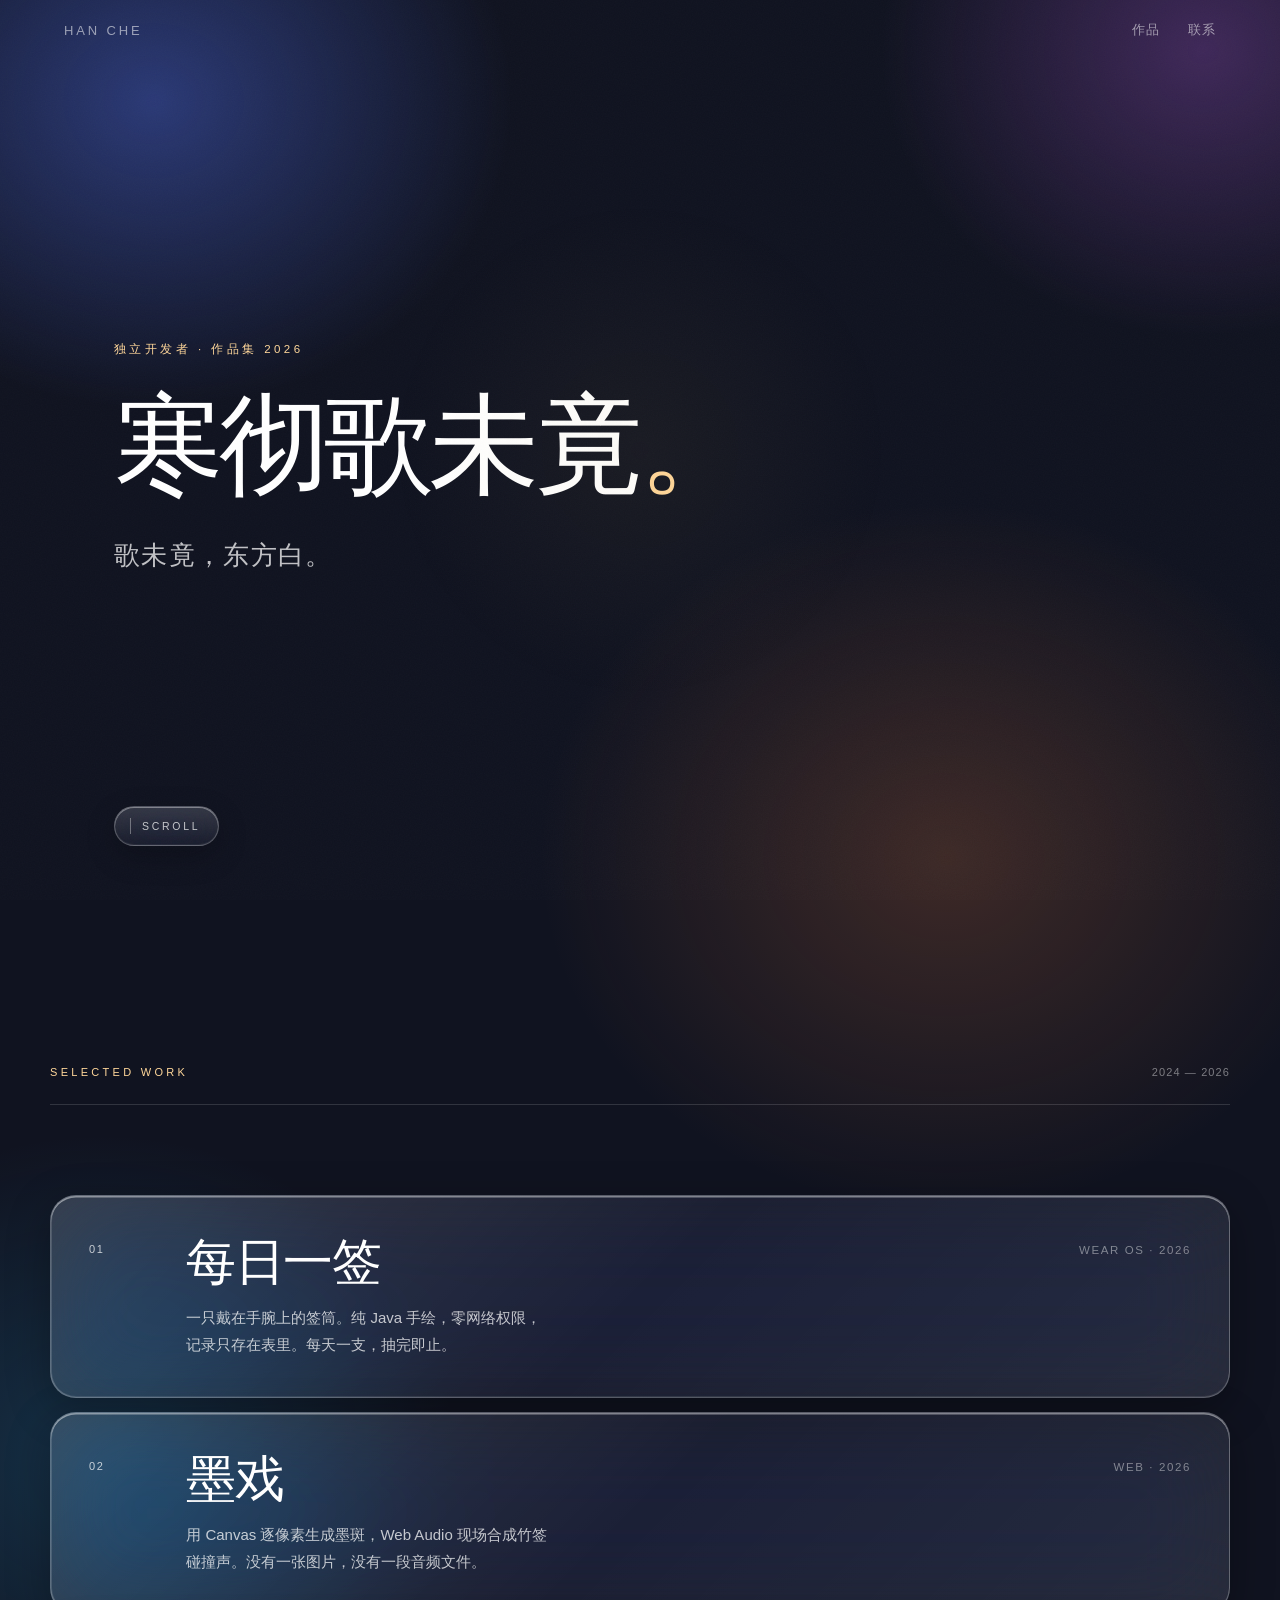
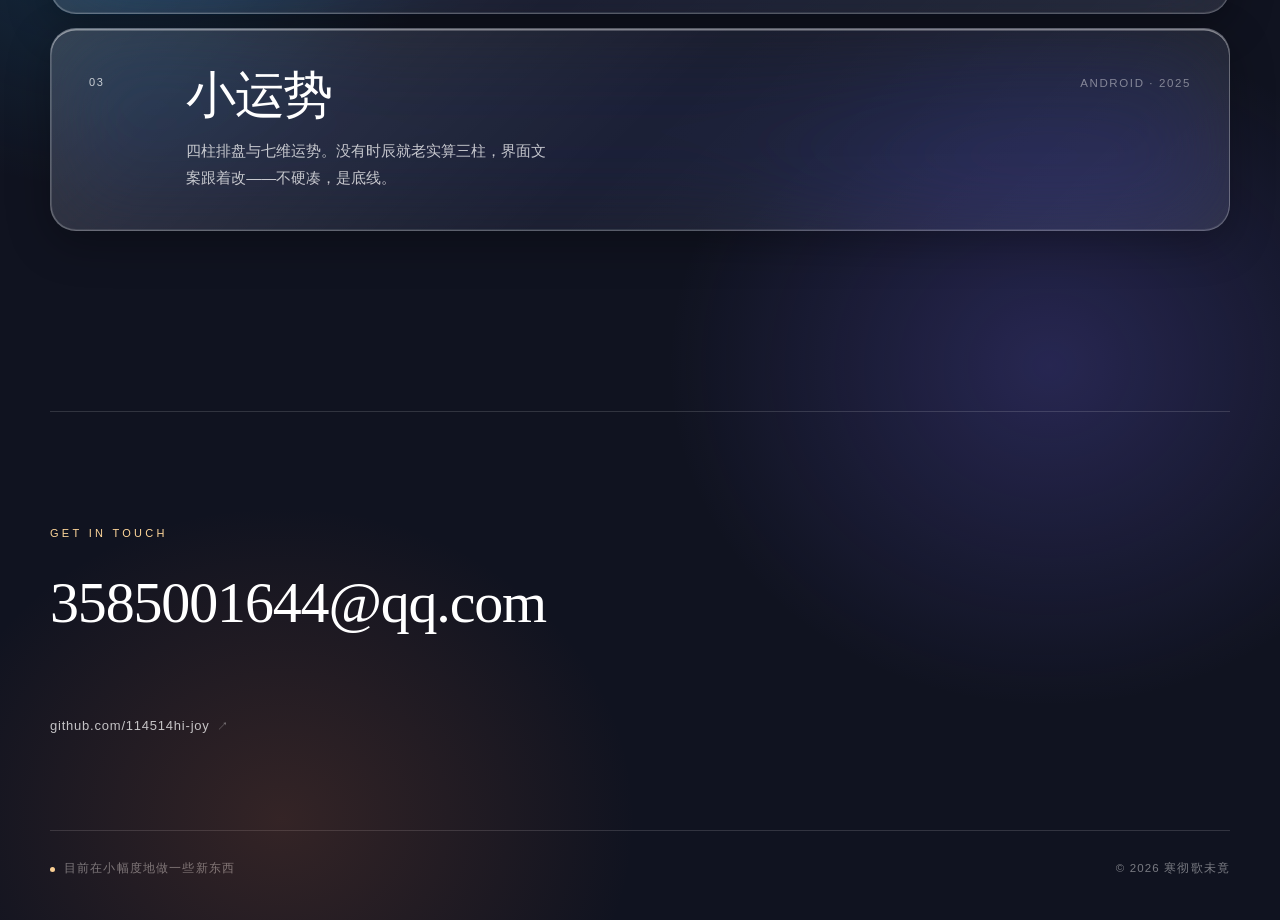
==== legacy.html @ 033d1fc7 "feat: 保留初版星夜玻璃界面并新增丝滑 UI 切换动效" ====
﻿<!DOCTYPE html>
<html lang="zh-CN">
<head>
<meta charset="UTF-8">
<meta name="viewport" content="width=device-width, initial-scale=1">
<title>寒彻歌未竟</title>
<style>
:root{
    --bg:#101320;
    --bg-soft:#191D2E;
    --fg:#FFFFFF;
    --dim:rgba(255,255,255,.74);
    --faint:rgba(255,255,255,.44);
    --accent:#FFD79A;
    --line:rgba(255,255,255,.14);
    --serif:"Songti SC","SimSun","Noto Serif SC",Georgia,serif;
    --sans:-apple-system,BlinkMacSystemFont,"PingFang SC","Microsoft YaHei",sans-serif;
  }
  *{margin:0;padding:0;box-sizing:border-box;}
  html{scroll-behavior:smooth;}
  body{
    position:relative;
    background:var(--bg);
    color:var(--fg);
    font-family:var(--sans);
    -webkit-font-smoothing:antialiased;
    overflow-x:hidden;
  }
  ::selection{background:var(--accent);color:#000;}
  /* 环境光：极淡，只为让玻璃有东西可透 */
  body::before{
    content:"";position:absolute;inset:0;z-index:0;pointer-events:none;
    background:
      radial-gradient(560px 480px at 12% 4%,  rgba(74,102,220,.46), transparent 64%),
      radial-gradient(520px 460px at 94% 2%,  rgba(146,78,190,.36), transparent 62%),
      radial-gradient(600px 520px at 74% 34%, rgba(206,112,60,.24), transparent 68%),
      radial-gradient(520px 480px at 8% 58%,  rgba(34,120,164,.30), transparent 68%),
      radial-gradient(560px 500px at 82% 78%, rgba(92,84,196,.30), transparent 68%),
      radial-gradient(520px 460px at 22% 96%, rgba(180,96,58,.22), transparent 68%);
  }
  body::after{
    content:"";position:fixed;inset:0;z-index:9998;pointer-events:none;
    opacity:.026;
    background-image:url("data:image/svg+xml,%3Csvg xmlns='http://www.w3.org/2000/svg' width='160' height='160'%3E%3Cfilter id='n'%3E%3CfeTurbulence type='fractalNoise' baseFrequency='0.82' numOctaves='3' stitchTiles='stitch'/%3E%3C/filter%3E%3Crect width='100%25' height='100%25' filter='url(%23n)'/%3E%3C/svg%3E");
  }

  /* ---------- 布局骨架 ---------- */
  .wrap{max-width:1180px;margin:0 auto;padding:0 clamp(24px,5vw,72px);}
  section{position:relative;}

  /* ---------- 顶部导航 ---------- */
  .nav{
    position:fixed;top:0;left:0;right:0;z-index:50;
    display:flex;align-items:center;justify-content:space-between;
    padding:22px clamp(24px,5vw,72px);
    border-bottom:1px solid transparent;
    opacity:0;transform:translateY(-10px);
    transition:opacity .9s .2s ease,transform .9s .2s ease,
               background .55s ease,border-color .55s ease,backdrop-filter .55s ease;
  }
  .nav.in{opacity:1;transform:none;}
  .nav.scrolled{
    background:rgba(255,255,255,.09);
    backdrop-filter:blur(34px) saturate(190%);
    -webkit-backdrop-filter:blur(34px) saturate(190%);
    border-bottom-color:rgba(255,255,255,.20);
    box-shadow:
      inset 0 1px 0 rgba(255,255,255,.28),
      0 10px 36px rgba(0,0,0,.28);
  }
  .nav .mark{font-size:13px;letter-spacing:.22em;text-transform:uppercase;}
  .nav .links{display:flex;gap:28px;}
  .nav a{
    color:inherit;text-decoration:none;font-size:12.5px;
    letter-spacing:.08em;opacity:.55;transition:opacity .3s;
  }
  .nav a:hover{opacity:1;}

  /* ---------- Hero ---------- */
  .hero{
    min-height:100svh;
    display:flex;flex-direction:column;justify-content:center;
    padding-top:14vh;padding-bottom:12vh;
  }
  .eyebrow{
    font-size:11.5px;letter-spacing:.3em;text-transform:uppercase;
    color:var(--accent);margin-bottom:34px;
    opacity:0;transform:translateY(14px);
    transition:opacity 1s .1s ease,transform 1s .1s ease;
  }
  .hero h1{
    font-family:var(--serif);
    font-size:clamp(42px,8.6vw,112px);
    line-height:1;font-weight:400;
    letter-spacing:-.045em;
    opacity:0;transform:translateY(24px);
    transition:opacity 1.2s .22s cubic-bezier(.2,.7,.2,1),transform 1.2s .22s cubic-bezier(.2,.7,.2,1);
  }
  .hero h1 em{
    font-style:normal;color:var(--accent);
    display:inline-block;
  }
  .lead{
    margin-top:clamp(26px,3vw,34px);max-width:34ch;
    font-family:var(--serif);
    font-size:clamp(19px,2.35vw,26px);line-height:1.6;
    letter-spacing:.05em;
    color:var(--dim);
    opacity:0;transform:translateY(18px);
    transition:opacity 1s .42s ease,transform 1s .42s ease;
  }
  .lead b{color:var(--fg);font-weight:400;}
  .hero.in .eyebrow,.hero.in h1,.hero.in .lead{opacity:1;transform:none;}

  .scroll-cue{
    position:absolute;bottom:6vh;left:clamp(24px,5vw,72px);
    display:inline-flex;align-items:center;gap:11px;
    font-size:10.5px;letter-spacing:.26em;color:var(--dim);
    padding:11px 18px 11px 15px;
    border-radius:999px;
    background:linear-gradient(180deg,rgba(255,255,255,.155),rgba(255,255,255,.045));
    backdrop-filter:blur(26px) saturate(185%);
    -webkit-backdrop-filter:blur(26px) saturate(185%);
    border:1px solid rgba(255,255,255,.24);
    box-shadow:
      inset 0 1px 0 rgba(255,255,255,.38),
      inset 0 -1px 0 rgba(255,255,255,.06),
      0 10px 30px rgba(0,0,0,.22);
    opacity:0;transition:opacity 1s .8s ease;
  }
  .hero.in .scroll-cue{opacity:1;}
  .scroll-cue i{
    display:block;width:1px;height:16px;background:rgba(255,255,255,.35);
    position:relative;overflow:hidden;
  }
  .scroll-cue i::after{
    content:"";position:absolute;top:-44px;left:0;width:1px;height:44px;
    background:var(--accent);
    animation:drip 2.6s cubic-bezier(.6,0,.3,1) infinite;
  }
  @keyframes drip{
    0%{top:-44px}55%{top:44px}100%{top:44px}
  }

  /* ---------- 区段标题 ---------- */
  .sec-head{
    display:flex;align-items:baseline;gap:18px;
    padding-bottom:26px;border-bottom:1px solid var(--line);
    margin-bottom:clamp(48px,7vw,92px);
    opacity:0;transform:translateY(16px);
    transition:opacity .9s ease,transform .9s ease;
  }
  .sec-head.in{opacity:1;transform:none;}
  .sec-head .k{
    font-size:11px;letter-spacing:.3em;text-transform:uppercase;
    color:var(--accent);
  }
  .sec-head .n{font-size:11px;color:var(--faint);margin-left:auto;letter-spacing:.1em;}

  /* ---------- 作品 ---------- */
  .work{padding:clamp(80px,13vw,180px) 0;}
  .item{
    position:relative;
    display:grid;
    grid-template-columns:64px 1fr auto;
    gap:clamp(16px,2.6vw,34px);
    align-items:start;
    padding:clamp(26px,3.4vw,38px) clamp(20px,3vw,38px);
    margin-bottom:14px;
    border-radius:26px;
    text-decoration:none;color:inherit;
    background:linear-gradient(135deg,
      rgba(255,255,255,.165) 0%,
      rgba(255,255,255,.060) 50%,
      rgba(255,255,255,.105) 100%);
    backdrop-filter:blur(46px) saturate(195%);
    -webkit-backdrop-filter:blur(46px) saturate(195%);
    border:1px solid rgba(255,255,255,.26);
    box-shadow:
      inset 0 1.5px 0 rgba(255,255,255,.44),
      inset 0 -1px 0 rgba(255,255,255,.10),
      inset 1px 0 0 rgba(255,255,255,.14),
      0 12px 44px rgba(0,0,0,.30);
    opacity:0;transform:translateY(22px);
    transition:opacity .85s ease,
               transform .5s cubic-bezier(.2,.7,.2,1),
               background .5s ease,border-color .5s ease;
  }
  .item.in{opacity:1;transform:none;}
  .item:hover{
    transform:translateY(-3px);
    background:linear-gradient(135deg,
      rgba(255,255,255,.215) 0%,
      rgba(255,255,255,.085) 50%,
      rgba(255,255,255,.145) 100%);
    border-color:rgba(255,255,255,.34);
  }
  .item .num{
    font-size:11px;letter-spacing:.14em;color:var(--dim);
    padding-top:9px;transition:color .4s;
  }
  .item h2{
    font-family:var(--serif);
    font-size:clamp(28px,4.4vw,50px);
    font-weight:400;letter-spacing:-.03em;line-height:1.12;
    transition:color .4s;
  }
  .item p{
    margin-top:14px;max-width:44ch;
    font-size:15px;line-height:1.82;color:var(--dim);
    transition:color .4s;
  }
  .item .meta{
    font-size:11.5px;letter-spacing:.14em;color:var(--faint);
    padding-top:10px;white-space:nowrap;transition:color .4s;
  }
  .item:hover h2{color:var(--accent);}
  .item:hover .num,.item:hover .meta{color:var(--accent);}

  /* ---------- 关于 ---------- */
  .about{padding:clamp(80px,12vw,160px) 0;}
  .about-grid{
    display:grid;grid-template-columns:1fr 1.1fr;
    gap:clamp(40px,7vw,110px);
  }
  .about h3{
    font-family:var(--serif);font-weight:400;
    font-size:clamp(26px,3.4vw,38px);
    line-height:1.45;letter-spacing:-.02em;
    opacity:0;transform:translateY(18px);
    transition:opacity .9s ease,transform .9s ease;
  }
  .about h3.in{opacity:1;transform:none;}
  .about h3 span{color:var(--dim);}
  .about-body p{
    font-size:15px;line-height:1.95;color:var(--dim);
    margin-bottom:22px;
    opacity:0;transform:translateY(16px);
    transition:opacity .9s ease,transform .9s ease;
  }
  .about-body p.in{opacity:1;transform:none;}
  .about-body p:last-child{margin-bottom:0;}
  .tags{
    display:flex;flex-wrap:wrap;gap:10px;margin-top:38px;
    opacity:0;transition:opacity 1s ease;
  }
  .tags.in{opacity:1;}
  .tags span{
    font-size:11.5px;letter-spacing:.1em;color:var(--dim);
    border:1px solid rgba(255,255,255,.24);border-radius:999px;
    padding:7px 15px;
    background:linear-gradient(180deg,rgba(255,255,255,.16),rgba(255,255,255,.055));
    backdrop-filter:blur(22px) saturate(180%);
    -webkit-backdrop-filter:blur(22px) saturate(180%);
    box-shadow:inset 0 1px 0 rgba(255,255,255,.36);
  }

  /* ---------- 联系 ---------- */
  .contact{
    padding:clamp(64px,9vw,120px) 0 clamp(56px,8vw,96px);
    border-top:1px solid var(--line);
  }
  .contact .k{
    font-size:11px;letter-spacing:.3em;text-transform:uppercase;
    color:var(--accent);margin-bottom:30px;
    opacity:0;transition:opacity .9s ease;
  }
  .contact .k.in{opacity:1;}
  .mail{
    display:inline-block;
    font-family:var(--serif);
    font-size:clamp(24px,5vw,58px);
    color:var(--fg);text-decoration:none;
    letter-spacing:-.02em;
    padding-bottom:10px;
    background-image:linear-gradient(var(--accent),var(--accent));
    background-size:0% 1px;background-repeat:no-repeat;background-position:0 100%;
    transition:background-size .55s cubic-bezier(.2,.7,.2,1),color .35s;
  }
  .mail:hover{background-size:100% 1px;color:var(--accent);}
  .socials{
    display:flex;gap:34px;margin-top:clamp(40px,6vw,72px);
    flex-wrap:wrap;
  }
  .socials a{
    color:var(--dim);text-decoration:none;font-size:13px;
    letter-spacing:.06em;position:relative;transition:color .3s;
  }
  .socials a::after{
    content:"";position:absolute;left:0;bottom:-4px;width:0;height:1px;
    background:var(--accent);transition:width .35s cubic-bezier(.2,.7,.2,1);
  }
  .socials a:hover{color:var(--fg);}
  .socials a:hover::after{width:100%;}
  .socials .arw{
    display:inline-block;margin-left:7px;
    font-size:11px;color:var(--faint);
    transition:transform .3s cubic-bezier(.2,.7,.2,1),color .3s;
  }
  .socials a:hover .arw{transform:translate(2px,-2px);color:var(--accent);}

  /* ---------- 页脚 ---------- */
  .foot{
    display:flex;justify-content:space-between;align-items:center;
    padding:30px 0 44px;border-top:1px solid var(--line);
    font-size:11.5px;letter-spacing:.1em;color:var(--faint);
    flex-wrap:wrap;gap:14px;
  }
  .foot .dot{
    display:inline-block;width:5px;height:5px;border-radius:50%;
    background:var(--accent);margin-right:9px;vertical-align:middle;
    animation:pulse 2.4s ease-in-out infinite;
  }
  @keyframes pulse{0%,100%{opacity:.4}50%{opacity:1}}

  /* ---------- 鼠标光晕（极淡） ---------- */
  .glow{
    position:fixed;top:50%;left:50%;width:520px;height:520px;
    pointer-events:none;z-index:1;
    background:radial-gradient(circle, rgba(201,169,97,.055) 0%, rgba(201,169,97,0) 68%);
    transform:translate(-50%,-50%);
    opacity:0;transition:opacity 1.2s ease;
    will-change:transform;
  }
  body.ready .glow{opacity:1;}

  /* ---------- 响应式 ---------- */
  @media(max-width:820px){
    .item{grid-template-columns:48px 1fr;gap:14px;}
    .item .meta{grid-column:2;padding-top:0;margin-top:6px;}
    .about-grid{grid-template-columns:1fr;gap:34px;}
    .nav .links{gap:18px;}
    .nav a{font-size:11.5px;}
  }
  @media(max-width:520px){
    .nav .links a:nth-child(3){display:none;}
    .scroll-cue{bottom:4vh;}
    .wrap{padding:0 28px;}
    .hero{padding-top:16vh;}
    .lead{font-size:16px;line-height:1.75;}
    .item{padding:32px 0;}
    .item h2{font-size:30px;}
    .item p{font-size:15px;line-height:1.85;}
    .about h3{font-size:27px;line-height:1.5;}
    .about-body p{font-size:15px;line-height:1.9;}
    .mail{font-size:30px;}
    .socials{gap:24px;}
  }

  /* ---------- 手表 / 超小屏（<340px，如 378x496 @density320 = 189px）---------- */
  @media(max-width:340px){
    .wrap{padding:0 16px;}
    .nav{padding:14px 16px;}
    .nav .links{display:none;}
    .mark{font-size:10px;letter-spacing:.16em;}
    .hero{padding-top:11vh;padding-bottom:14vh;}
    .eyebrow{font-size:9px;letter-spacing:.14em;}
    .hero h1{font-size:clamp(23px,12.4vw,30px);letter-spacing:-.015em;line-height:1.16;}
    .lead{font-size:14.5px;line-height:1.65;letter-spacing:.02em;margin-top:16px;max-width:100%;}
    .scroll-cue{display:none;}

    .work-head h2{font-size:20px;}
    .item{grid-template-columns:1fr;gap:8px;padding:22px 0;}
    .item .num{font-size:9px;}
    .item h2{font-size:21px;}
    .item p{font-size:13px;line-height:1.75;margin-top:8px;}
    .item .arrow{display:none;}
    .tags span{font-size:10px;padding:5px 10px;}

    .contact{padding:40px 0 36px;}
    .contact .k{font-size:9.5px;letter-spacing:.2em;}
    .mail{font-size:16px;letter-spacing:0;}
    .socials{margin-top:24px;gap:16px;}
    .socials a{font-size:12px;}

    .case-top{padding-top:8vh;}
    .case-title{font-size:clamp(30px,15vw,40px);line-height:1.06;}
    .case-lede{font-size:14px;margin-top:14px;max-width:100%;}
    .case-meta{gap:10px;font-size:10px;margin-top:22px;padding-top:14px;}
    .stats{grid-template-columns:1fr;gap:8px;}
    .stat{padding:14px;border-radius:16px;}
    .stat .v{font-size:20px;}
    .stat .k{font-size:9.5px;margin-top:6px;}
    .case-body h2{font-size:18px;margin:26px 0 10px;}
    .case-body p,.case-body li{font-size:13px;line-height:1.8;}
    .figure{aspect-ratio:1/1;font-size:9px;}
    .get-btn{font-size:12px;padding:11px 18px;}
    .get-note{font-size:11px;}
    .pager{font-size:11.5px;padding:22px 0 14px;}
    .foot{font-size:10px;padding:20px 0;}
  }
  @media(prefers-reduced-motion:reduce){
    *{transition-duration:.01ms!important;animation-duration:.01ms!important;}
  }

/* ============================================================
   作品详情页
   ============================================================ */
.case-top{padding-top:15vh;padding-bottom:clamp(30px,5vw,60px);}

.back{
  display:inline-flex;align-items:center;gap:9px;
  font-size:11.5px;letter-spacing:.16em;color:var(--dim);
  text-decoration:none;
  padding:10px 18px 10px 15px;
  border-radius:999px;
  background:linear-gradient(180deg,rgba(255,255,255,.15),rgba(255,255,255,.045));
  backdrop-filter:blur(26px) saturate(185%);
  -webkit-backdrop-filter:blur(26px) saturate(185%);
  border:1px solid rgba(255,255,255,.23);
  box-shadow:inset 0 1px 0 rgba(255,255,255,.36),0 10px 30px rgba(0,0,0,.22);
  margin-bottom:clamp(38px,6vw,68px);
  transition:color .3s,border-color .3s,transform .35s cubic-bezier(.2,.7,.2,1);
}
.back:hover{color:var(--fg);border-color:rgba(255,255,255,.38);transform:translateX(-3px);}

.case-eyebrow{
  font-size:11px;letter-spacing:.3em;text-transform:uppercase;
  color:var(--accent);margin-bottom:24px;
}
.case-title{
  font-family:var(--serif);
  font-size:clamp(42px,9.5vw,116px);
  line-height:.94;font-weight:400;letter-spacing:-.048em;
}
.case-lede{
  margin-top:26px;max-width:32ch;
  font-size:clamp(16px,2.1vw,21px);line-height:1.7;color:var(--dim);
}
.case-meta{
  display:flex;gap:26px;flex-wrap:wrap;
  margin-top:38px;padding-top:22px;
  border-top:1px solid var(--line);
  font-size:11.5px;letter-spacing:.12em;color:var(--faint);
}

.stats{
  display:grid;grid-template-columns:repeat(3,1fr);
  gap:13px;margin:clamp(38px,6vw,68px) 0;
}
.stat{
  padding:clamp(20px,3vw,30px);
  border-radius:24px;
  background:linear-gradient(135deg,
    rgba(255,255,255,.165) 0%,
    rgba(255,255,255,.062) 50%,
    rgba(255,255,255,.105) 100%);
  backdrop-filter:blur(46px) saturate(195%);
  -webkit-backdrop-filter:blur(46px) saturate(195%);
  border:1px solid rgba(255,255,255,.25);
  box-shadow:
    inset 0 1.5px 0 rgba(255,255,255,.42),
    inset 0 -1px 0 rgba(255,255,255,.10),
    0 12px 44px rgba(0,0,0,.28);
}
.stat .v{
  font-family:var(--serif);
  font-size:clamp(25px,3.5vw,37px);
  letter-spacing:-.03em;line-height:1;
}
.stat .k{margin-top:10px;font-size:11px;letter-spacing:.15em;color:var(--faint);line-height:1.5;}

.case-body{max-width:50ch;padding-bottom:clamp(24px,3.4vw,44px);}
.case-body h2{
  font-family:var(--serif);font-weight:400;
  font-size:clamp(21px,2.9vw,29px);letter-spacing:-.02em;
  margin:clamp(38px,5.5vw,60px) 0 16px;
}
.case-body p{
  font-size:15.5px;line-height:1.95;color:var(--dim);margin-bottom:18px;
}
.case-body strong{color:var(--fg);font-weight:400;}
.case-body ul{margin:0 0 18px;padding:0;list-style:none;}
.case-body li{
  font-size:15px;line-height:1.9;color:var(--dim);
  padding-left:17px;position:relative;margin-bottom:7px;
}
.case-body li::before{
  content:"";position:absolute;left:0;top:.74em;
  width:5px;height:5px;border-radius:50%;background:var(--accent);
}

.figure{
  margin:clamp(34px,5vw,54px) 0;
  border-radius:26px;
  aspect-ratio:16/9;
  display:grid;place-items:center;
  background:linear-gradient(135deg,rgba(255,255,255,.095),rgba(255,255,255,.028));
  backdrop-filter:blur(40px) saturate(180%);
  -webkit-backdrop-filter:blur(40px) saturate(180%);
  border:1px solid rgba(255,255,255,.17);
  box-shadow:inset 0 1px 0 rgba(255,255,255,.24);
  font-size:11px;letter-spacing:.22em;color:var(--faint);
}

/* ---------- 下载区 ---------- */
.get{
  margin:clamp(16px,2.4vw,26px) 0 4px;
  padding-top:clamp(26px,3.6vw,40px);
  border-top:1px solid var(--line);
}
.get-btn{
  display:inline-flex;align-items:center;gap:10px;
  padding:14px 26px;border-radius:999px;
  background:linear-gradient(180deg,rgba(201,169,97,.20),rgba(201,169,97,.07));
  backdrop-filter:blur(26px) saturate(185%);
  -webkit-backdrop-filter:blur(26px) saturate(185%);
  border:1px solid rgba(201,169,97,.46);
  box-shadow:inset 0 1px 0 rgba(255,255,255,.30),0 10px 30px rgba(0,0,0,.22);
  color:var(--accent);text-decoration:none;
  font-size:13.5px;letter-spacing:.08em;
  transition:background .3s,border-color .3s,transform .35s cubic-bezier(.2,.7,.2,1);
}
.get-btn:hover{
  background:linear-gradient(180deg,rgba(201,169,97,.30),rgba(201,169,97,.12));
  border-color:rgba(201,169,97,.70);
  transform:translateY(-2px);
}
.get-btn .arw{
  display:inline-block;font-size:11px;opacity:.75;
  transition:transform .3s cubic-bezier(.2,.7,.2,1);
}
.get-btn:hover .arw{transform:translate(2px,-2px);}
.get-note{
  margin:14px 0 0;font-size:12.5px;line-height:1.7;
  letter-spacing:.04em;color:var(--faint);
}
.get-note b{
  color:var(--dim);font-weight:500;
  font-family:ui-monospace,"SF Mono",Menlo,Consolas,monospace;
  letter-spacing:.08em;
}

.pager{
  display:flex;justify-content:space-between;gap:16px;
  padding:32px 0 20px;border-top:1px solid var(--line);
  flex-wrap:wrap;
}
.pager a{
  color:var(--dim);text-decoration:none;font-size:12.5px;
  letter-spacing:.06em;transition:color .3s;
}
.pager a:hover{color:var(--accent);}

@media(max-width:700px){
  .stats{grid-template-columns:1fr;}
  .case-meta{gap:16px;}
}

  /* 单页视图切换 */
  .view{display:none;}
  .view.active{display:block;}
</style>
</head>
<body>

<div class="glow" id="glow"></div>

<nav class="nav" id="nav">
  <a class="mark" href="#home" style="color:inherit;text-decoration:none">Han Che</a>
  <div class="links">
    <a href="#work">作品</a>
    <a href="#contact">联系</a>
  </div>
</nav>

<div class="view active" id="home">
<!-- ============ HERO ============ -->
<section class="hero wrap" id="hero">
  <div class="eyebrow">独立开发者 · 作品集 2026</div>
  <h1>寒彻歌未竟<em>。</em></h1>
  <p class="lead">歌未竟，东方白。</p>
  <div class="scroll-cue"><i></i><span>SCROLL</span></div>
</section>

<!-- ============ WORK ============ -->
<section class="work wrap" id="work">
  <div class="sec-head">
    <span class="k">Selected Work</span>
    <span class="n">2024 — 2026</span>
  </div>

  <a class="item" href="#case-1">
    <span class="num">01</span>
    <div>
      <h2>每日一签</h2>
      <p>一只戴在手腕上的签筒。纯 Java 手绘，零网络权限，记录只存在表里。每天一支，抽完即止。</p>
    </div>
    <span class="meta">WEAR OS · 2026</span>
  </a>

  <a class="item" href="#case-2">
    <span class="num">02</span>
    <div>
      <h2>墨戏</h2>
      <p>用 Canvas 逐像素生成墨斑，Web Audio 现场合成竹签碰撞声。没有一张图片，没有一段音频文件。</p>
    </div>
    <span class="meta">WEB · 2026</span>
  </a>

  <a class="item" href="#case-3">
    <span class="num">03</span>
    <div>
      <h2>小运势</h2>
      <p>四柱排盘与七维运势。没有时辰就老实算三柱，界面文案跟着改——不硬凑，是底线。</p>
    </div>
    <span class="meta">ANDROID · 2025</span>
  </a>
</section>

<!-- ============ CONTACT ============ -->
<section class="contact wrap" id="contact">
  <div class="k">Get in touch</div>
  <a class="mail" href="mailto:3585001644@qq.com">3585001644@qq.com</a>
  <div class="socials">
    <a href="https://github.com/114514hi-joy" target="_blank" rel="noopener noreferrer">github.com/114514hi-joy<span class="arw">↗</span></a>
  </div>
</section>

<footer class="foot wrap">
  <div><span class="dot"></span>目前在小幅度地做一些新东西</div>
  <div>© 2026 寒彻歌未竟</div>
</footer>
</div>
<div class="view" id="case-1">
<main class="wrap case-top">
  <a class="back" href="#home">← 返回</a>
  <div class="case-eyebrow">Case 01 · Wear OS</div>
  <h1 class="case-title">每日一签</h1>
  <p class="case-lede">一只戴在手腕上的签筒。一天一支，抽完即止。</p>
  <div class="case-meta">
    <span>2026</span>
    <span>独立开发</span>
    <span>已发布</span>
  </div>
</main>

<div class="wrap">
  <div class="stats">
    <div class="stat">
      <div class="v">0.6 MB</div>
      <div class="k">安装包体积</div>
    </div>
    <div class="stat">
      <div class="v">1</div>
      <div class="k">申请权限<br>仅震动</div>
    </div>
    <div class="stat">
      <div class="v">0</div>
      <div class="k">网络请求<br>连权限都没申请</div>
    </div>
  </div>

  <div class="case-body">
    <h2>为什么做</h2>
    <p>想有个每天看一眼的东西，但不想被 App 打扰。通知、推送、签到、红点，全都在抢注意力。所以反过来做：<strong>一天一次，抽完就没了</strong>。</p>
    <p>它不需要你回来第二次。第二天再来，是缘分；不来，也不会有“您已连续签到中断”的提示。</p>

    <h2>怎么做的</h2>
    <p>整个应用是<strong>纯 Java 自定义 View 手绘</strong>，没有一个界面用现成控件拼。所以它只有 0.6 MB。</p>
    <ul>
      <li>五套界面：卷轴、表盘、卡片、杂志、签筒</li>
      <li>五套主题：墨夜、宣纸、青瓷、夜蓝、朱夜</li>
      <li>冷启动动画「墨落成签」，2 秒，可点击跳过</li>
      <li>月相用真实的月球贴图做正射投影，不是画个月牙</li>
    </ul>

    <div class="figure">界面截图</div>

    <h2>踩过的坑</h2>
    <p>这块手表把 <strong>sp</strong> 放得比标准大 1.5 倍，`settings.font_scale` 还读出来是 null。12sp 的签文四行就能顶出屏幕，最后给签条套了 ScrollView、字号收一档才稳。</p>
    <p>另一个是充电时会弹出系统界面盖住全屏，挡住截图和点击，等 20 秒自动消失。第一次遇到还以为是应用崩了。</p>

    <h2>一个取舍</h2>
    <p>八字这类东西，很多人不知道自己几点出生。这个应用的处理是：<strong>没时辰就老实算三柱，界面上显示「六字」而不是「八字」</strong>。不硬凑，是底线。</p>
  </div>

  <div class="get">
    <a class="get-btn" href="https://wwani.lanzoup.com/i708c4fkpvfg" target="_blank" rel="noopener noreferrer">下载 APK<span class="arw">↗</span></a>
    <p class="get-note">
      蓝奏云 · 提取密码 <b>cfi4</b> · 仅 Android / Wear OS
    </p>
  </div>

  <div class="pager">
    <a href="#home">← 全部作品</a>
    <a href="#case-2">下一个：墨戏 →</a>
  </div>
</div>

<footer class="foot wrap">
  <div><span class="dot"></span>2026 · 独立开发</div>
  <div>© 2026 寒彻歌未竟</div>
</footer>
</div>
<div class="view" id="case-2">
<main class="wrap case-top">
  <a class="back" href="#home">← 返回</a>
  <div class="case-eyebrow">Case 02 · Web</div>
  <h1 class="case-title">墨戏</h1>
  <p class="case-lede">用代码画墨，用代码出声。没有一张图，没有一段音频。</p>
  <div class="case-meta">
    <span>2026</span>
    <span>交互实验</span>
    <span>单文件</span>
  </div>
</main>

<div class="wrap">
  <div class="stats">
    <div class="stat">
      <div class="v">0</div>
      <div class="k">图片文件</div>
    </div>
    <div class="stat">
      <div class="v">0</div>
      <div class="k">音频文件</div>
    </div>
    <div class="stat">
      <div class="v">36 KB</div>
      <div class="k">单文件体积</div>
    </div>
  </div>

  <div class="case-body">
    <h2>为什么做</h2>
    <p>想验证一件事：<strong>如果不用任何素材，只靠代码，能不能做出“墨”和“声”的感觉。</strong></p>
    <p>结论是能，但要先把“素材”这个词重新理解一遍——噪声函数是素材，振荡器是素材，只是它们不占字节。</p>

    <h2>墨是怎么出来的</h2>
    <p>Canvas 逐像素生成，用 <strong>value noise 叠 fbm</strong>：低频定轮廓，高频出毛刺。像宣纸吸墨，边缘永远是毛的，不会整齐。</p>
    <p>关键不在算法，在透明度曲线。第一版墨发灰，我以为是 alpha 太低，调了半天没用。真正的原因是<strong>墨滴淡出太快</strong>——改成前 55% 的寿命保持全浓，之后才开始渗散，墨才“沉”下来。</p>

    <div class="figure">签筒交互</div>

    <h2>声是怎么出来的</h2>
    <p>没有音频文件，用 Web Audio 现场合成竹签碰撞：<strong>噪声爆 → 带通滤波 → 极速衰减</strong>。三个节点串起来，三十行代码，随机微调频率和衰减时间，每一下都不完全一样。</p>

    <h2>3D 签筒</h2>
    <p>CSS 3D 做的：十一根签用 <code>rotateY</code> 排在圆弧上，再用 <code>translateZ</code> 推到各自的半径，靠 <code>preserve-3d</code> 让浏览器自动处理遮挡关系。</p>
    <p>踩的坑是：签的居中用 <code>translate(-50%,-50%)</code>，它和 3D 翻转打架，翻转轴会歪。把 translate 写在 transform 链<strong>最前面</strong>就好了。</p>

    <h2>留下来的东西</h2>
    <p>这套做法后来被我用在了别处：噪点做材质、振荡器做反馈音。素材不是非要去下载，有时候算出来更干净。</p>
  </div>

  <div class="pager">
    <a href="#case-1">← 上一个：每日一签</a>
    <a href="#case-3">下一个：小运势 →</a>
  </div>
</div>

<footer class="foot wrap">
  <div><span class="dot"></span>2026 · 交互实验</div>
  <div>© 2026 寒彻歌未竟</div>
</footer>
</div>
<div class="view" id="case-3">
<main class="wrap case-top">
  <a class="back" href="#home">← 返回</a>
  <div class="case-eyebrow">Case 03 · Android</div>
  <h1 class="case-title">小运势</h1>
  <p class="case-lede">四柱排盘与七维运势。算得认真，说得克制。</p>
  <div class="case-meta">
    <span>2025</span>
    <span>命理工具</span>
    <span>已发布</span>
  </div>
</main>

<div class="wrap">
  <div class="stats">
    <div class="stat">
      <div class="v">20</div>
      <div class="k">个类<br>代码极简</div>
    </div>
    <div class="stat">
      <div class="v">7</div>
      <div class="k">个运势维度</div>
    </div>
    <div class="stat">
      <div class="v">3 / 4</div>
      <div class="k">柱数<br>取决于有没有时辰</div>
    </div>
  </div>

  <div class="case-body">
    <h2>为什么做</h2>
    <p>市面上的命理应用，要么太玄——满屏术语堆砌，说不出人话；要么太糙——输入生日就吐一段星座运势，跟八字没关系。</p>
    <p>想做一个中间态：<strong>底层算得认真，上层说得克制。</strong></p>

    <h2>算的是什么</h2>
    <p>核心是四柱排盘：年柱、月柱、日柱、时柱，每柱天干地支两个字，四柱就是八个字。</p>
    <ul>
      <li>十神——正官、七杀、正财、偏财这一类关系</li>
      <li>纳音——六十甲子纳音，比如“海中金”“炉中火”</li>
      <li>长生十二神——长生、沐浴、冠带、临官……</li>
      <li>旬空、三合局、喜忌神</li>
    </ul>

    <div class="figure">排盘界面</div>

    <h2>六字与八字</h2>
    <p>这是我觉得这个应用最诚实的地方。</p>
    <p>很多人根本不知道自己几点出生。硬算四柱，时柱就是瞎猜。所以它做了一个判断：<strong>有时辰才算八字，没时辰就算三柱，界面上直接显示「六字」。</strong></p>
    <p>不是“降级”，是把不确定性摆在明面上。少两个字，就是少两个字的信息量，不能装作一样。</p>

    <h2>视觉</h2>
    <p>界面用的是玻璃面板，光影方向跟着手表姿态走。不是贴图，是实时计算——监听传感器，把倾斜方向映射成光照向量，分四层画：色晕、主高光、斜条纹、边缘轮廓。</p>
    <p>为了让它在弱芯片上不掉帧，着色器用了<strong>阈值缓存</strong>：高光中心移动不到半个像素就不重建。人眼分辨不出来的位移，省掉了大半开销。</p>

    <h2>难在哪</h2>
    <p>难的不是算法，是<strong>规则的数量和流派分歧</strong>。十神怎么排、长生怎么起、旬空怎么定，各家讲法不完全一样，写错一个地方整盘就歪。</p>
      <p>所以这个应用里每一条结论都能点开看依据——它说的是怎么算出来的，不是“信我”。</p>
    </div>

    <div class="get">
      <a class="get-btn" href="https://wwani.lanzoup.com/itMJZ4fny10d" target="_blank" rel="noopener noreferrer">下载 APK<span class="arw">↗</span></a>
      <p class="get-note">
        蓝奏云 · 提取密码 <b>fq23</b> · 仅 Android / Wear OS
      </p>
    </div>

    <div class="pager">
      <a href="#case-2">← 上一个：墨戏</a>
      <a href="#home">全部作品 →</a>
    </div>
</div>

<footer class="foot wrap">
  <div><span class="dot"></span>2025 · 命理工具</div>
  <div>© 2026 寒彻歌未竟</div>
</footer>
</div>

<script>
  // 首屏入场
  window.addEventListener('load', () => {
    document.getElementById('hero').classList.add('in');
    document.getElementById('nav').classList.add('in');
    setTimeout(() => document.body.classList.add('ready'), 300);
  });

  // 导航滚动态
  const navEl = document.getElementById('nav');
  const onScroll = () => navEl.classList.toggle('scrolled', window.scrollY > 64);
  window.addEventListener('scroll', onScroll, { passive:true });
  onScroll();

  // 滚动淡入
  const io = new IntersectionObserver((entries) => {
    entries.forEach(e => {
      if (e.isIntersecting) {
        e.target.classList.add('in');
        io.unobserve(e.target);
      }
    });
  }, { threshold: 0.18, rootMargin: '0px 0px -8% 0px' });

  document.querySelectorAll('.sec-head, .item, .about h3, .about-body p, .tags, .contact .k')
    .forEach((el, i) => {
      el.style.transitionDelay = (i % 4) * 60 + 'ms';
      io.observe(el);
    });

  // 极淡的鼠标光晕
  const glow = document.getElementById('glow');
  let gx = 0, gy = 0, cx = 0, cy = 0, raf = null;
  window.addEventListener('mousemove', (e) => {
    gx = e.clientX; gy = e.clientY;
    if (!raf) raf = requestAnimationFrame(loop);
  });
  function loop(){
    cx += (gx - cx) * 0.08;
    cy += (gy - cy) * 0.08;
    glow.style.transform = `translate(${cx}px, ${cy}px) translate(-50%,-50%)`;
    if (Math.abs(gx - cx) > 0.5 || Math.abs(gy - cy) > 0.5) {
      raf = requestAnimationFrame(loop);
    } else { raf = null; }
  }

  // 导航锚点平滑滚动（已在 CSS 里，这里补一点偏移）
  document.querySelectorAll('.nav a, .socials a').forEach(a => {
    a.addEventListener('click', (e) => {
      const href = a.getAttribute('href');
      if (href && href.startsWith('#') && href.length > 1) {
        e.preventDefault();
        const t = document.querySelector(href);
        if (t) t.scrollIntoView({ behavior: 'smooth', block: 'start' });
      }
    });
  });

  // hash 路由：home / case-1 / case-2 / case-3
  function route(){
    var h = (location.hash || '#home').slice(1);
    var target = document.getElementById(h);
    var isView = target && target.classList.contains('view');
    var id = isView ? h : 'home';

    document.querySelectorAll('.view').forEach(function(v){
      v.classList.toggle('active', v.id === id);
    });

    if (isView && id !== 'home') {
      window.scrollTo(0, 0);
    } else if (!isView && target) {
      // 锚点（#work / #about / #contact）：先回主页，再滚到位置
      setTimeout(function(){ target.scrollIntoView({ behavior:'smooth', block:'start' }); }, 40);
    }

    var hero = document.getElementById('hero');
    if (hero) hero.classList.add('in');
  }
  window.addEventListener('hashchange', route);
  route();
</script>
</body>
</html>
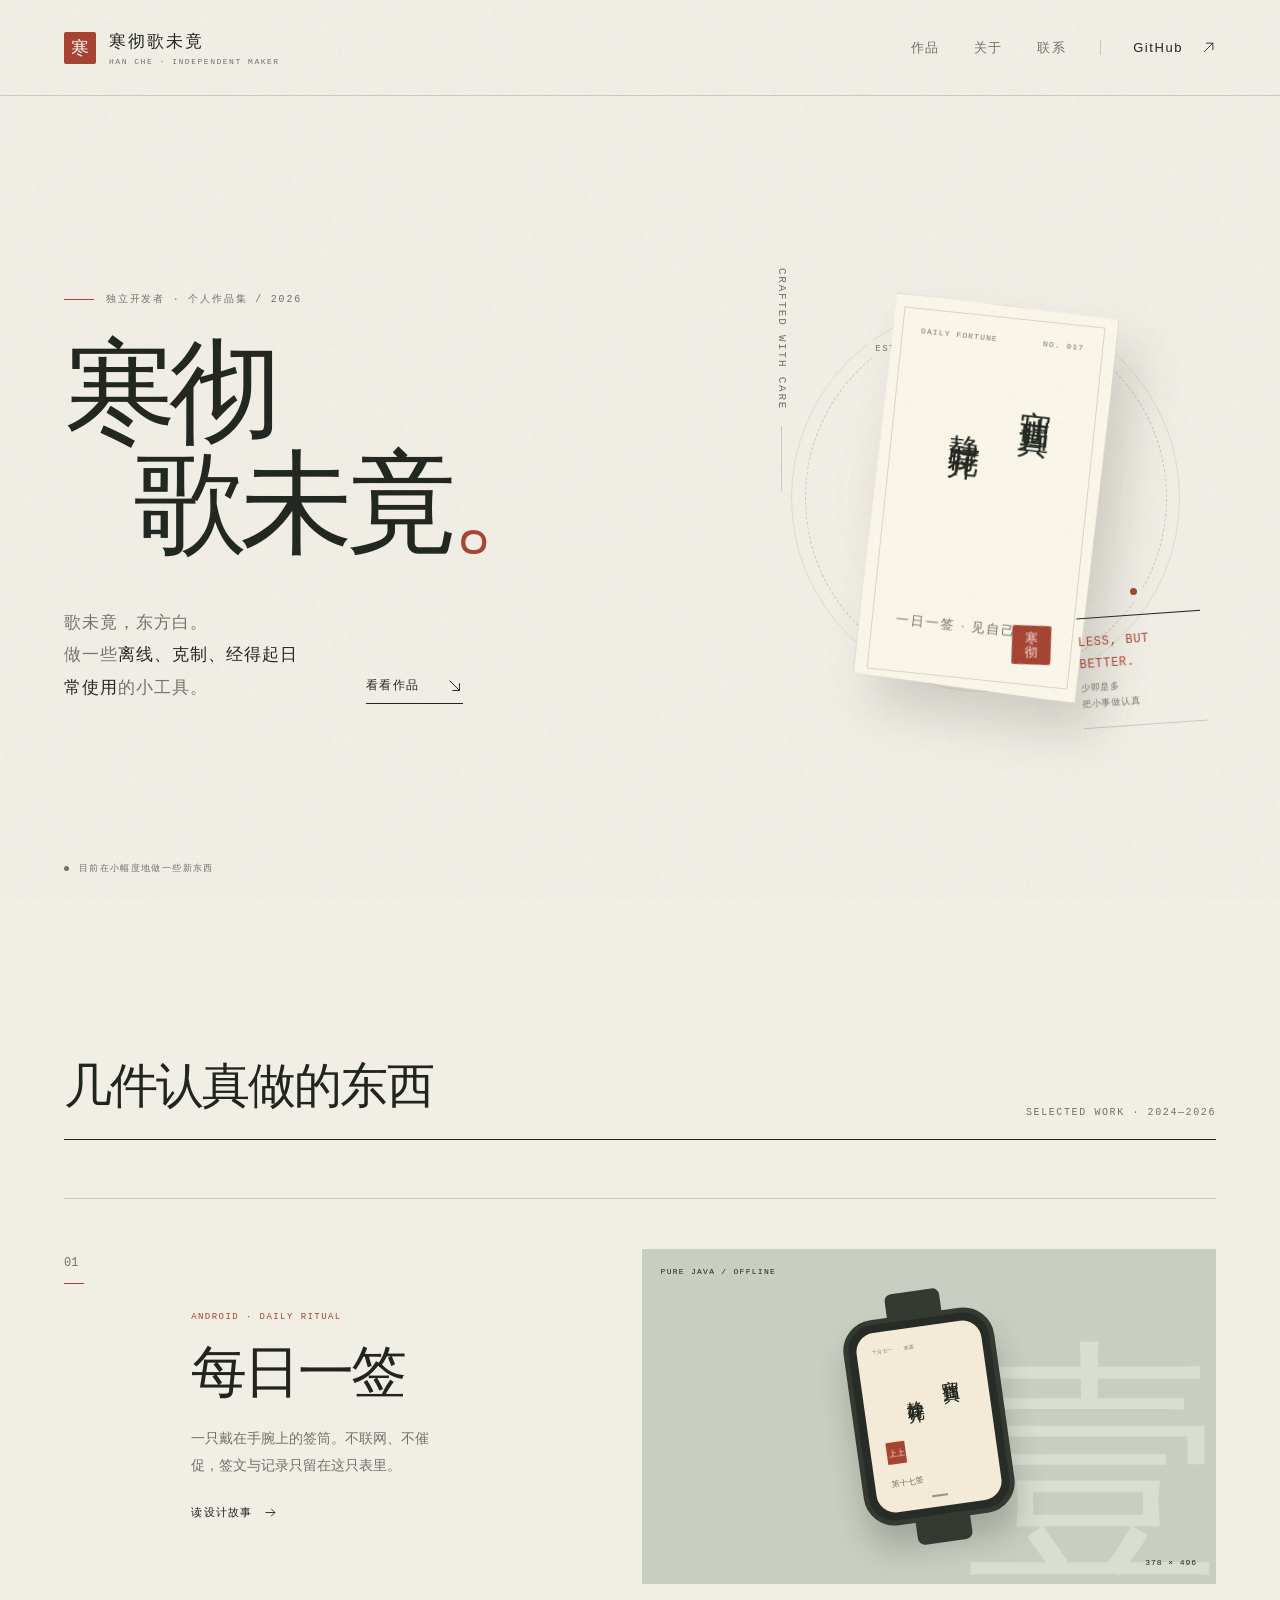
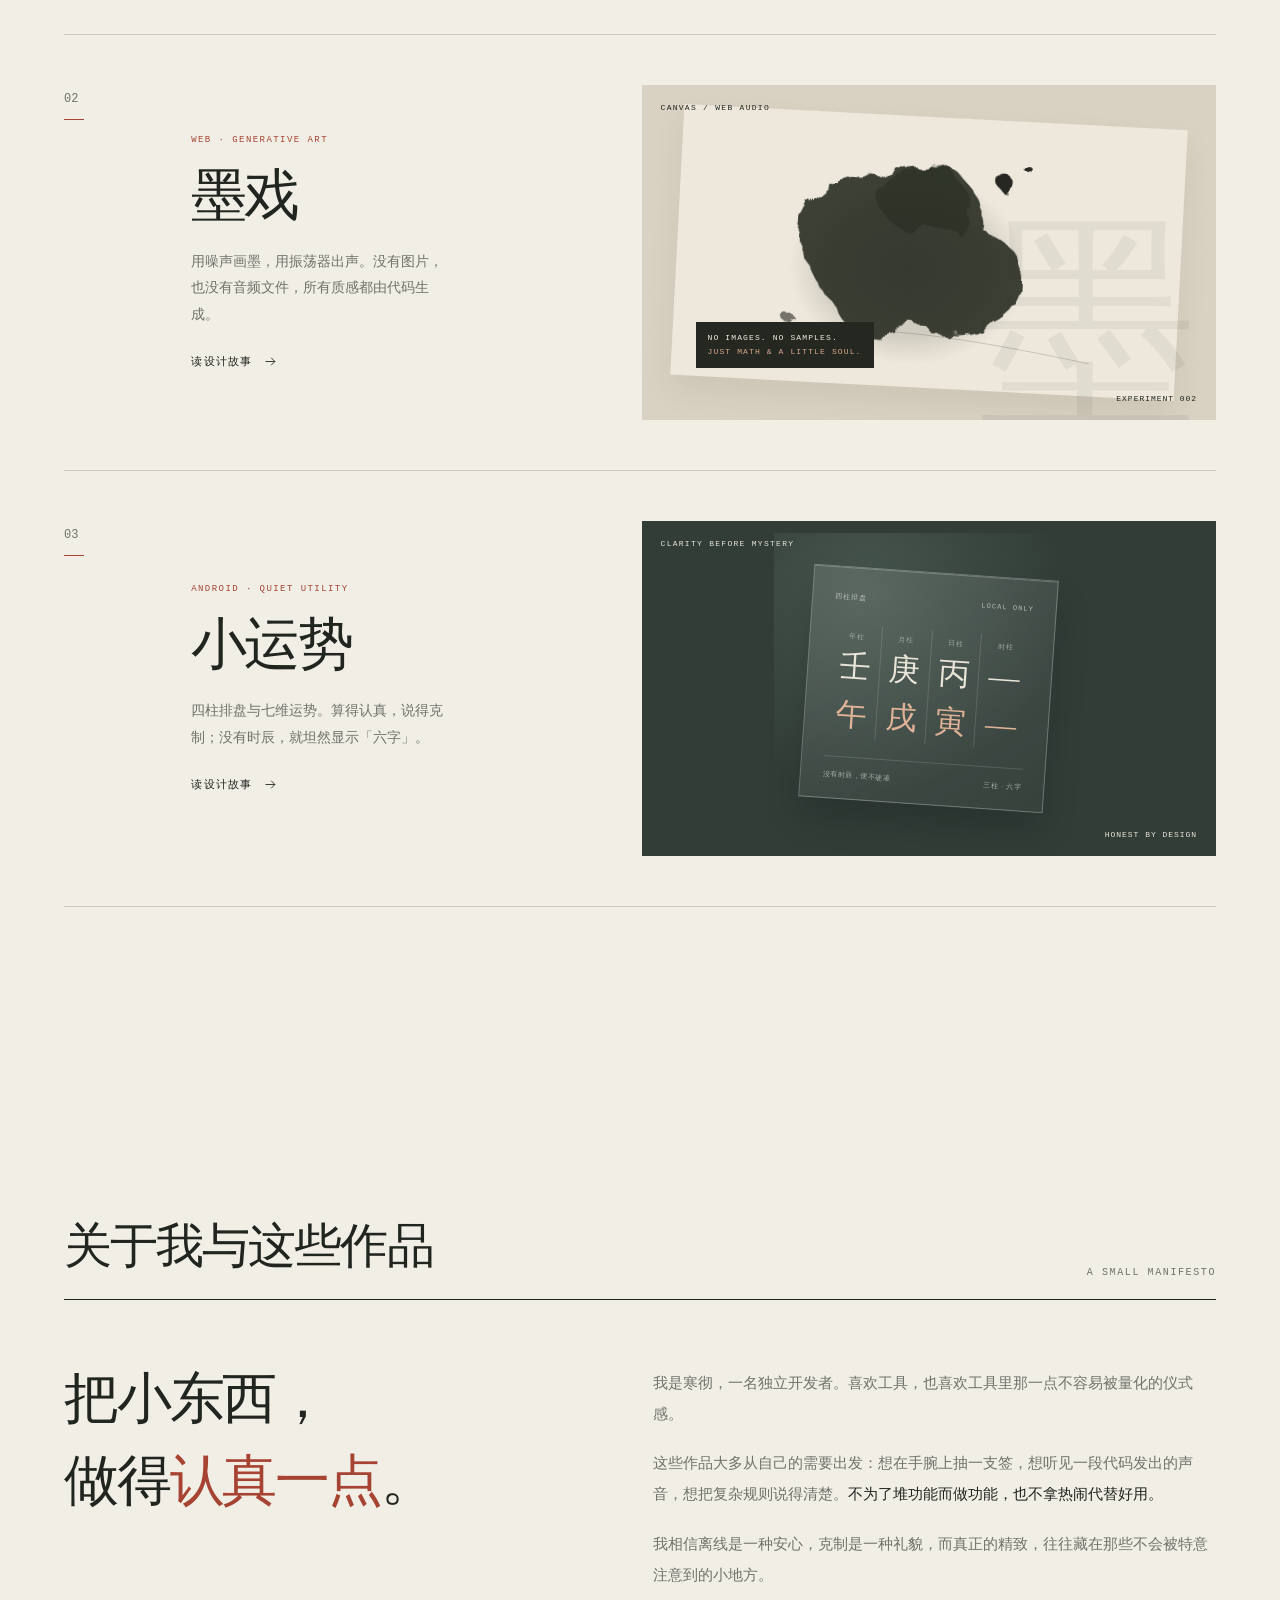
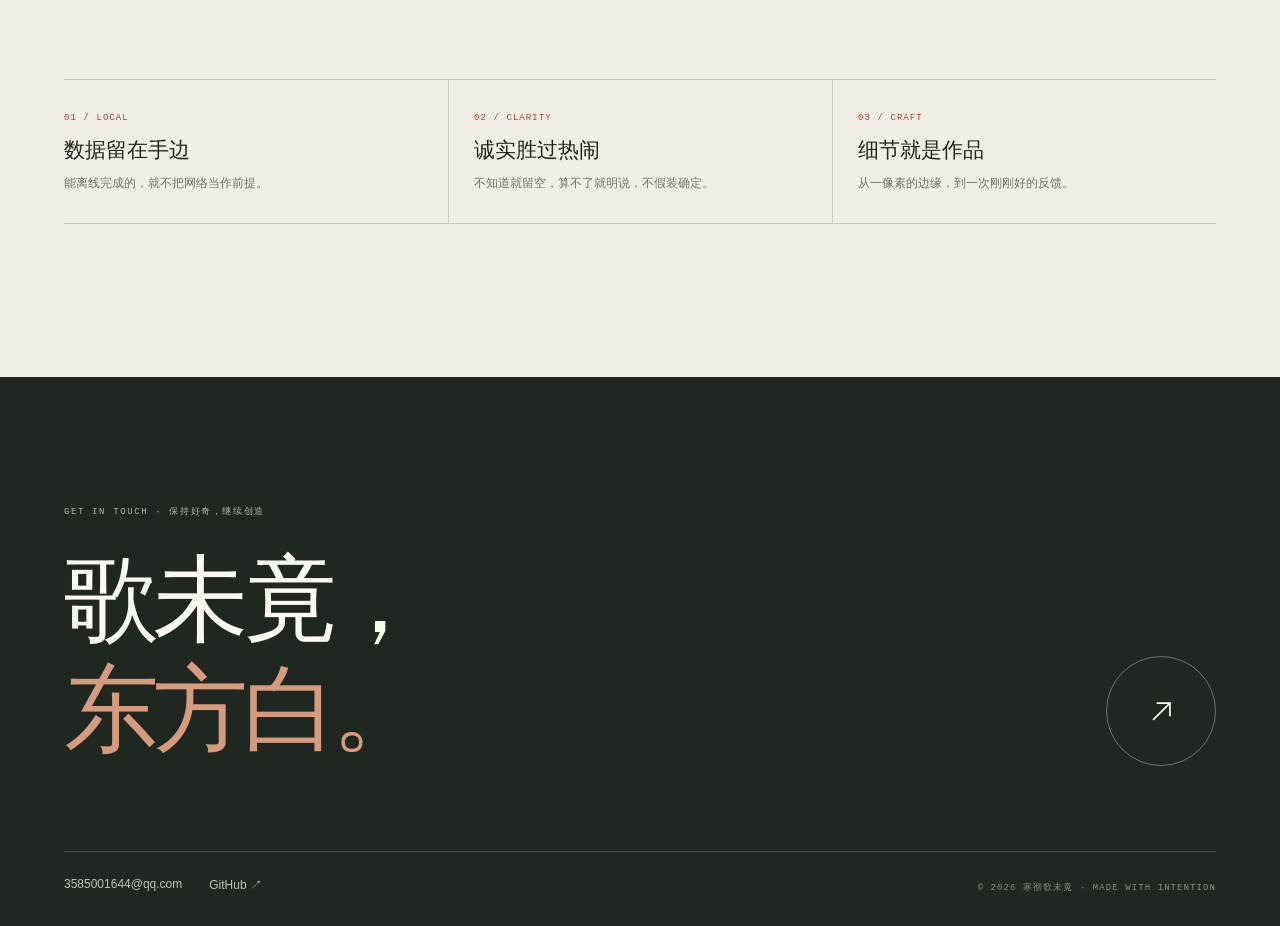
==== commit eff5ef3d: "feat: 从 dsh 会话存档还原纸色朱红宋体前端并接入 UI 切换" ====
--- a/legacy.html
+++ b/legacy.html
@@ -1,919 +1,176 @@
-﻿<!DOCTYPE html>
+<!DOCTYPE html>
 <html lang="zh-CN">
 <head>
 <meta charset="UTF-8">
 <meta name="viewport" content="width=device-width, initial-scale=1">
-<title>寒彻歌未竟</title>
+<meta name="theme-color" content="#f1eee6">
+<meta name="description" content="寒彻歌未竟的个人作品集。做离线、克制、经得起日常使用的小工具。">
+<title>寒彻歌未竟 — 独立开发者</title>
 <style>
 :root{
-    --bg:#101320;
-    --bg-soft:#191D2E;
-    --fg:#FFFFFF;
-    --dim:rgba(255,255,255,.74);
-    --faint:rgba(255,255,255,.44);
-    --accent:#FFD79A;
-    --line:rgba(255,255,255,.14);
-    --serif:"Songti SC","SimSun","Noto Serif SC",Georgia,serif;
-    --sans:-apple-system,BlinkMacSystemFont,"PingFang SC","Microsoft YaHei",sans-serif;
-  }
-  *{margin:0;padding:0;box-sizing:border-box;}
-  html{scroll-behavior:smooth;}
-  body{
-    position:relative;
-    background:var(--bg);
-    color:var(--fg);
-    font-family:var(--sans);
-    -webkit-font-smoothing:antialiased;
-    overflow-x:hidden;
-  }
-  ::selection{background:var(--accent);color:#000;}
-  /* 环境光：极淡，只为让玻璃有东西可透 */
-  body::before{
-    content:"";position:absolute;inset:0;z-index:0;pointer-events:none;
-    background:
-      radial-gradient(560px 480px at 12% 4%,  rgba(74,102,220,.46), transparent 64%),
-      radial-gradient(520px 460px at 94% 2%,  rgba(146,78,190,.36), transparent 62%),
-      radial-gradient(600px 520px at 74% 34%, rgba(206,112,60,.24), transparent 68%),
-      radial-gradient(520px 480px at 8% 58%,  rgba(34,120,164,.30), transparent 68%),
-      radial-gradient(560px 500px at 82% 78%, rgba(92,84,196,.30), transparent 68%),
-      radial-gradient(520px 460px at 22% 96%, rgba(180,96,58,.22), transparent 68%);
-  }
-  body::after{
-    content:"";position:fixed;inset:0;z-index:9998;pointer-events:none;
-    opacity:.026;
-    background-image:url("data:image/svg+xml,%3Csvg xmlns='http://www.w3.org/2000/svg' width='160' height='160'%3E%3Cfilter id='n'%3E%3CfeTurbulence type='fractalNoise' baseFrequency='0.82' numOctaves='3' stitchTiles='stitch'/%3E%3C/filter%3E%3Crect width='100%25' height='100%25' filter='url(%23n)'/%3E%3C/svg%3E");
-  }
-
-  /* ---------- 布局骨架 ---------- */
-  .wrap{max-width:1180px;margin:0 auto;padding:0 clamp(24px,5vw,72px);}
-  section{position:relative;}
-
-  /* ---------- 顶部导航 ---------- */
-  .nav{
-    position:fixed;top:0;left:0;right:0;z-index:50;
-    display:flex;align-items:center;justify-content:space-between;
-    padding:22px clamp(24px,5vw,72px);
-    border-bottom:1px solid transparent;
-    opacity:0;transform:translateY(-10px);
-    transition:opacity .9s .2s ease,transform .9s .2s ease,
-               background .55s ease,border-color .55s ease,backdrop-filter .55s ease;
-  }
-  .nav.in{opacity:1;transform:none;}
-  .nav.scrolled{
-    background:rgba(255,255,255,.09);
-    backdrop-filter:blur(34px) saturate(190%);
-    -webkit-backdrop-filter:blur(34px) saturate(190%);
-    border-bottom-color:rgba(255,255,255,.20);
-    box-shadow:
-      inset 0 1px 0 rgba(255,255,255,.28),
-      0 10px 36px rgba(0,0,0,.28);
-  }
-  .nav .mark{font-size:13px;letter-spacing:.22em;text-transform:uppercase;}
-  .nav .links{display:flex;gap:28px;}
-  .nav a{
-    color:inherit;text-decoration:none;font-size:12.5px;
-    letter-spacing:.08em;opacity:.55;transition:opacity .3s;
-  }
-  .nav a:hover{opacity:1;}
-
-  /* ---------- Hero ---------- */
-  .hero{
-    min-height:100svh;
-    display:flex;flex-direction:column;justify-content:center;
-    padding-top:14vh;padding-bottom:12vh;
-  }
-  .eyebrow{
-    font-size:11.5px;letter-spacing:.3em;text-transform:uppercase;
-    color:var(--accent);margin-bottom:34px;
-    opacity:0;transform:translateY(14px);
-    transition:opacity 1s .1s ease,transform 1s .1s ease;
-  }
-  .hero h1{
-    font-family:var(--serif);
-    font-size:clamp(42px,8.6vw,112px);
-    line-height:1;font-weight:400;
-    letter-spacing:-.045em;
-    opacity:0;transform:translateY(24px);
-    transition:opacity 1.2s .22s cubic-bezier(.2,.7,.2,1),transform 1.2s .22s cubic-bezier(.2,.7,.2,1);
-  }
-  .hero h1 em{
-    font-style:normal;color:var(--accent);
-    display:inline-block;
-  }
-  .lead{
-    margin-top:clamp(26px,3vw,34px);max-width:34ch;
-    font-family:var(--serif);
-    font-size:clamp(19px,2.35vw,26px);line-height:1.6;
-    letter-spacing:.05em;
-    color:var(--dim);
-    opacity:0;transform:translateY(18px);
-    transition:opacity 1s .42s ease,transform 1s .42s ease;
-  }
-  .lead b{color:var(--fg);font-weight:400;}
-  .hero.in .eyebrow,.hero.in h1,.hero.in .lead{opacity:1;transform:none;}
-
-  .scroll-cue{
-    position:absolute;bottom:6vh;left:clamp(24px,5vw,72px);
-    display:inline-flex;align-items:center;gap:11px;
-    font-size:10.5px;letter-spacing:.26em;color:var(--dim);
-    padding:11px 18px 11px 15px;
-    border-radius:999px;
-    background:linear-gradient(180deg,rgba(255,255,255,.155),rgba(255,255,255,.045));
-    backdrop-filter:blur(26px) saturate(185%);
-    -webkit-backdrop-filter:blur(26px) saturate(185%);
-    border:1px solid rgba(255,255,255,.24);
-    box-shadow:
-      inset 0 1px 0 rgba(255,255,255,.38),
-      inset 0 -1px 0 rgba(255,255,255,.06),
-      0 10px 30px rgba(0,0,0,.22);
-    opacity:0;transition:opacity 1s .8s ease;
-  }
-  .hero.in .scroll-cue{opacity:1;}
-  .scroll-cue i{
-    display:block;width:1px;height:16px;background:rgba(255,255,255,.35);
-    position:relative;overflow:hidden;
-  }
-  .scroll-cue i::after{
-    content:"";position:absolute;top:-44px;left:0;width:1px;height:44px;
-    background:var(--accent);
-    animation:drip 2.6s cubic-bezier(.6,0,.3,1) infinite;
-  }
-  @keyframes drip{
-    0%{top:-44px}55%{top:44px}100%{top:44px}
-  }
-
-  /* ---------- 区段标题 ---------- */
-  .sec-head{
-    display:flex;align-items:baseline;gap:18px;
-    padding-bottom:26px;border-bottom:1px solid var(--line);
-    margin-bottom:clamp(48px,7vw,92px);
-    opacity:0;transform:translateY(16px);
-    transition:opacity .9s ease,transform .9s ease;
-  }
-  .sec-head.in{opacity:1;transform:none;}
-  .sec-head .k{
-    font-size:11px;letter-spacing:.3em;text-transform:uppercase;
-    color:var(--accent);
-  }
-  .sec-head .n{font-size:11px;color:var(--faint);margin-left:auto;letter-spacing:.1em;}
-
-  /* ---------- 作品 ---------- */
-  .work{padding:clamp(80px,13vw,180px) 0;}
-  .item{
-    position:relative;
-    display:grid;
-    grid-template-columns:64px 1fr auto;
-    gap:clamp(16px,2.6vw,34px);
-    align-items:start;
-    padding:clamp(26px,3.4vw,38px) clamp(20px,3vw,38px);
-    margin-bottom:14px;
-    border-radius:26px;
-    text-decoration:none;color:inherit;
-    background:linear-gradient(135deg,
-      rgba(255,255,255,.165) 0%,
-      rgba(255,255,255,.060) 50%,
-      rgba(255,255,255,.105) 100%);
-    backdrop-filter:blur(46px) saturate(195%);
-    -webkit-backdrop-filter:blur(46px) saturate(195%);
-    border:1px solid rgba(255,255,255,.26);
-    box-shadow:
-      inset 0 1.5px 0 rgba(255,255,255,.44),
-      inset 0 -1px 0 rgba(255,255,255,.10),
-      inset 1px 0 0 rgba(255,255,255,.14),
-      0 12px 44px rgba(0,0,0,.30);
-    opacity:0;transform:translateY(22px);
-    transition:opacity .85s ease,
-               transform .5s cubic-bezier(.2,.7,.2,1),
-               background .5s ease,border-color .5s ease;
-  }
-  .item.in{opacity:1;transform:none;}
-  .item:hover{
-    transform:translateY(-3px);
-    background:linear-gradient(135deg,
-      rgba(255,255,255,.215) 0%,
-      rgba(255,255,255,.085) 50%,
-      rgba(255,255,255,.145) 100%);
-    border-color:rgba(255,255,255,.34);
-  }
-  .item .num{
-    font-size:11px;letter-spacing:.14em;color:var(--dim);
-    padding-top:9px;transition:color .4s;
-  }
-  .item h2{
-    font-family:var(--serif);
-    font-size:clamp(28px,4.4vw,50px);
-    font-weight:400;letter-spacing:-.03em;line-height:1.12;
-    transition:color .4s;
-  }
-  .item p{
-    margin-top:14px;max-width:44ch;
-    font-size:15px;line-height:1.82;color:var(--dim);
-    transition:color .4s;
-  }
-  .item .meta{
-    font-size:11.5px;letter-spacing:.14em;color:var(--faint);
-    padding-top:10px;white-space:nowrap;transition:color .4s;
-  }
-  .item:hover h2{color:var(--accent);}
-  .item:hover .num,.item:hover .meta{color:var(--accent);}
-
-  /* ---------- 关于 ---------- */
-  .about{padding:clamp(80px,12vw,160px) 0;}
-  .about-grid{
-    display:grid;grid-template-columns:1fr 1.1fr;
-    gap:clamp(40px,7vw,110px);
-  }
-  .about h3{
-    font-family:var(--serif);font-weight:400;
-    font-size:clamp(26px,3.4vw,38px);
-    line-height:1.45;letter-spacing:-.02em;
-    opacity:0;transform:translateY(18px);
-    transition:opacity .9s ease,transform .9s ease;
-  }
-  .about h3.in{opacity:1;transform:none;}
-  .about h3 span{color:var(--dim);}
-  .about-body p{
-    font-size:15px;line-height:1.95;color:var(--dim);
-    margin-bottom:22px;
-    opacity:0;transform:translateY(16px);
-    transition:opacity .9s ease,transform .9s ease;
-  }
-  .about-body p.in{opacity:1;transform:none;}
-  .about-body p:last-child{margin-bottom:0;}
-  .tags{
-    display:flex;flex-wrap:wrap;gap:10px;margin-top:38px;
-    opacity:0;transition:opacity 1s ease;
-  }
-  .tags.in{opacity:1;}
-  .tags span{
-    font-size:11.5px;letter-spacing:.1em;color:var(--dim);
-    border:1px solid rgba(255,255,255,.24);border-radius:999px;
-    padding:7px 15px;
-    background:linear-gradient(180deg,rgba(255,255,255,.16),rgba(255,255,255,.055));
-    backdrop-filter:blur(22px) saturate(180%);
-    -webkit-backdrop-filter:blur(22px) saturate(180%);
-    box-shadow:inset 0 1px 0 rgba(255,255,255,.36);
-  }
-
-  /* ---------- 联系 ---------- */
-  .contact{
-    padding:clamp(64px,9vw,120px) 0 clamp(56px,8vw,96px);
-    border-top:1px solid var(--line);
-  }
-  .contact .k{
-    font-size:11px;letter-spacing:.3em;text-transform:uppercase;
-    color:var(--accent);margin-bottom:30px;
-    opacity:0;transition:opacity .9s ease;
-  }
-  .contact .k.in{opacity:1;}
-  .mail{
-    display:inline-block;
-    font-family:var(--serif);
-    font-size:clamp(24px,5vw,58px);
-    color:var(--fg);text-decoration:none;
-    letter-spacing:-.02em;
-    padding-bottom:10px;
-    background-image:linear-gradient(var(--accent),var(--accent));
-    background-size:0% 1px;background-repeat:no-repeat;background-position:0 100%;
-    transition:background-size .55s cubic-bezier(.2,.7,.2,1),color .35s;
-  }
-  .mail:hover{background-size:100% 1px;color:var(--accent);}
-  .socials{
-    display:flex;gap:34px;margin-top:clamp(40px,6vw,72px);
-    flex-wrap:wrap;
-  }
-  .socials a{
-    color:var(--dim);text-decoration:none;font-size:13px;
-    letter-spacing:.06em;position:relative;transition:color .3s;
-  }
-  .socials a::after{
-    content:"";position:absolute;left:0;bottom:-4px;width:0;height:1px;
-    background:var(--accent);transition:width .35s cubic-bezier(.2,.7,.2,1);
-  }
-  .socials a:hover{color:var(--fg);}
-  .socials a:hover::after{width:100%;}
-  .socials .arw{
-    display:inline-block;margin-left:7px;
-    font-size:11px;color:var(--faint);
-    transition:transform .3s cubic-bezier(.2,.7,.2,1),color .3s;
-  }
-  .socials a:hover .arw{transform:translate(2px,-2px);color:var(--accent);}
-
-  /* ---------- 页脚 ---------- */
-  .foot{
-    display:flex;justify-content:space-between;align-items:center;
-    padding:30px 0 44px;border-top:1px solid var(--line);
-    font-size:11.5px;letter-spacing:.1em;color:var(--faint);
-    flex-wrap:wrap;gap:14px;
-  }
-  .foot .dot{
-    display:inline-block;width:5px;height:5px;border-radius:50%;
-    background:var(--accent);margin-right:9px;vertical-align:middle;
-    animation:pulse 2.4s ease-in-out infinite;
-  }
-  @keyframes pulse{0%,100%{opacity:.4}50%{opacity:1}}
-
-  /* ---------- 鼠标光晕（极淡） ---------- */
-  .glow{
-    position:fixed;top:50%;left:50%;width:520px;height:520px;
-    pointer-events:none;z-index:1;
-    background:radial-gradient(circle, rgba(201,169,97,.055) 0%, rgba(201,169,97,0) 68%);
-    transform:translate(-50%,-50%);
-    opacity:0;transition:opacity 1.2s ease;
-    will-change:transform;
-  }
-  body.ready .glow{opacity:1;}
-
-  /* ---------- 响应式 ---------- */
-  @media(max-width:820px){
-    .item{grid-template-columns:48px 1fr;gap:14px;}
-    .item .meta{grid-column:2;padding-top:0;margin-top:6px;}
-    .about-grid{grid-template-columns:1fr;gap:34px;}
-    .nav .links{gap:18px;}
-    .nav a{font-size:11.5px;}
-  }
-  @media(max-width:520px){
-    .nav .links a:nth-child(3){display:none;}
-    .scroll-cue{bottom:4vh;}
-    .wrap{padding:0 28px;}
-    .hero{padding-top:16vh;}
-    .lead{font-size:16px;line-height:1.75;}
-    .item{padding:32px 0;}
-    .item h2{font-size:30px;}
-    .item p{font-size:15px;line-height:1.85;}
-    .about h3{font-size:27px;line-height:1.5;}
-    .about-body p{font-size:15px;line-height:1.9;}
-    .mail{font-size:30px;}
-    .socials{gap:24px;}
-  }
-
-  /* ---------- 手表 / 超小屏（<340px，如 378x496 @density320 = 189px）---------- */
-  @media(max-width:340px){
-    .wrap{padding:0 16px;}
-    .nav{padding:14px 16px;}
-    .nav .links{display:none;}
-    .mark{font-size:10px;letter-spacing:.16em;}
-    .hero{padding-top:11vh;padding-bottom:14vh;}
-    .eyebrow{font-size:9px;letter-spacing:.14em;}
-    .hero h1{font-size:clamp(23px,12.4vw,30px);letter-spacing:-.015em;line-height:1.16;}
-    .lead{font-size:14.5px;line-height:1.65;letter-spacing:.02em;margin-top:16px;max-width:100%;}
-    .scroll-cue{display:none;}
-
-    .work-head h2{font-size:20px;}
-    .item{grid-template-columns:1fr;gap:8px;padding:22px 0;}
-    .item .num{font-size:9px;}
-    .item h2{font-size:21px;}
-    .item p{font-size:13px;line-height:1.75;margin-top:8px;}
-    .item .arrow{display:none;}
-    .tags span{font-size:10px;padding:5px 10px;}
-
-    .contact{padding:40px 0 36px;}
-    .contact .k{font-size:9.5px;letter-spacing:.2em;}
-    .mail{font-size:16px;letter-spacing:0;}
-    .socials{margin-top:24px;gap:16px;}
-    .socials a{font-size:12px;}
-
-    .case-top{padding-top:8vh;}
-    .case-title{font-size:clamp(30px,15vw,40px);line-height:1.06;}
-    .case-lede{font-size:14px;margin-top:14px;max-width:100%;}
-    .case-meta{gap:10px;font-size:10px;margin-top:22px;padding-top:14px;}
-    .stats{grid-template-columns:1fr;gap:8px;}
-    .stat{padding:14px;border-radius:16px;}
-    .stat .v{font-size:20px;}
-    .stat .k{font-size:9.5px;margin-top:6px;}
-    .case-body h2{font-size:18px;margin:26px 0 10px;}
-    .case-body p,.case-body li{font-size:13px;line-height:1.8;}
-    .figure{aspect-ratio:1/1;font-size:9px;}
-    .get-btn{font-size:12px;padding:11px 18px;}
-    .get-note{font-size:11px;}
-    .pager{font-size:11.5px;padding:22px 0 14px;}
-    .foot{font-size:10px;padding:20px 0;}
-  }
-  @media(prefers-reduced-motion:reduce){
-    *{transition-duration:.01ms!important;animation-duration:.01ms!important;}
-  }
-
-/* ============================================================
-   作品详情页
-   ============================================================ */
-.case-top{padding-top:15vh;padding-bottom:clamp(30px,5vw,60px);}
-
-.back{
-  display:inline-flex;align-items:center;gap:9px;
-  font-size:11.5px;letter-spacing:.16em;color:var(--dim);
-  text-decoration:none;
-  padding:10px 18px 10px 15px;
-  border-radius:999px;
-  background:linear-gradient(180deg,rgba(255,255,255,.15),rgba(255,255,255,.045));
-  backdrop-filter:blur(26px) saturate(185%);
-  -webkit-backdrop-filter:blur(26px) saturate(185%);
-  border:1px solid rgba(255,255,255,.23);
-  box-shadow:inset 0 1px 0 rgba(255,255,255,.36),0 10px 30px rgba(0,0,0,.22);
-  margin-bottom:clamp(38px,6vw,68px);
-  transition:color .3s,border-color .3s,transform .35s cubic-bezier(.2,.7,.2,1);
+  --paper:#f1eee6;--paper-deep:#e7e2d7;--ink:#20251f;--muted:#6f736a;
+  --line:rgba(32,37,31,.18);--soft-line:rgba(32,37,31,.09);
+  --red:#a64332;--sage:#677767;--night:#202720;--white:#faf8f1;
+  --serif:"Songti SC","STSong","SimSun","Noto Serif CJK SC",Georgia,serif;
+  --sans:-apple-system,BlinkMacSystemFont,"Segoe UI","PingFang SC","Microsoft YaHei",sans-serif;
+  --mono:"SFMono-Regular",Consolas,"Liberation Mono",monospace;
+  --gutter:clamp(22px,5vw,76px);--max:1440px;
 }
-.back:hover{color:var(--fg);border-color:rgba(255,255,255,.38);transform:translateX(-3px);}
-
-.case-eyebrow{
-  font-size:11px;letter-spacing:.3em;text-transform:uppercase;
-  color:var(--accent);margin-bottom:24px;
-}
-.case-title{
-  font-family:var(--serif);
-  font-size:clamp(42px,9.5vw,116px);
-  line-height:.94;font-weight:400;letter-spacing:-.048em;
-}
-.case-lede{
-  margin-top:26px;max-width:32ch;
-  font-size:clamp(16px,2.1vw,21px);line-height:1.7;color:var(--dim);
-}
-.case-meta{
-  display:flex;gap:26px;flex-wrap:wrap;
-  margin-top:38px;padding-top:22px;
-  border-top:1px solid var(--line);
-  font-size:11.5px;letter-spacing:.12em;color:var(--faint);
-}
-
-.stats{
-  display:grid;grid-template-columns:repeat(3,1fr);
-  gap:13px;margin:clamp(38px,6vw,68px) 0;
-}
-.stat{
-  padding:clamp(20px,3vw,30px);
-  border-radius:24px;
-  background:linear-gradient(135deg,
-    rgba(255,255,255,.165) 0%,
-    rgba(255,255,255,.062) 50%,
-    rgba(255,255,255,.105) 100%);
-  backdrop-filter:blur(46px) saturate(195%);
-  -webkit-backdrop-filter:blur(46px) saturate(195%);
-  border:1px solid rgba(255,255,255,.25);
-  box-shadow:
-    inset 0 1.5px 0 rgba(255,255,255,.42),
-    inset 0 -1px 0 rgba(255,255,255,.10),
-    0 12px 44px rgba(0,0,0,.28);
-}
-.stat .v{
-  font-family:var(--serif);
-  font-size:clamp(25px,3.5vw,37px);
-  letter-spacing:-.03em;line-height:1;
-}
-.stat .k{margin-top:10px;font-size:11px;letter-spacing:.15em;color:var(--faint);line-height:1.5;}
-
-.case-body{max-width:50ch;padding-bottom:clamp(24px,3.4vw,44px);}
-.case-body h2{
-  font-family:var(--serif);font-weight:400;
-  font-size:clamp(21px,2.9vw,29px);letter-spacing:-.02em;
-  margin:clamp(38px,5.5vw,60px) 0 16px;
-}
-.case-body p{
-  font-size:15.5px;line-height:1.95;color:var(--dim);margin-bottom:18px;
-}
-.case-body strong{color:var(--fg);font-weight:400;}
-.case-body ul{margin:0 0 18px;padding:0;list-style:none;}
-.case-body li{
-  font-size:15px;line-height:1.9;color:var(--dim);
-  padding-left:17px;position:relative;margin-bottom:7px;
-}
-.case-body li::before{
-  content:"";position:absolute;left:0;top:.74em;
-  width:5px;height:5px;border-radius:50%;background:var(--accent);
-}
-
-.figure{
-  margin:clamp(34px,5vw,54px) 0;
-  border-radius:26px;
-  aspect-ratio:16/9;
-  display:grid;place-items:center;
-  background:linear-gradient(135deg,rgba(255,255,255,.095),rgba(255,255,255,.028));
-  backdrop-filter:blur(40px) saturate(180%);
-  -webkit-backdrop-filter:blur(40px) saturate(180%);
-  border:1px solid rgba(255,255,255,.17);
-  box-shadow:inset 0 1px 0 rgba(255,255,255,.24);
-  font-size:11px;letter-spacing:.22em;color:var(--faint);
-}
-
-/* ---------- 下载区 ---------- */
-.get{
-  margin:clamp(16px,2.4vw,26px) 0 4px;
-  padding-top:clamp(26px,3.6vw,40px);
-  border-top:1px solid var(--line);
-}
-.get-btn{
-  display:inline-flex;align-items:center;gap:10px;
-  padding:14px 26px;border-radius:999px;
-  background:linear-gradient(180deg,rgba(201,169,97,.20),rgba(201,169,97,.07));
-  backdrop-filter:blur(26px) saturate(185%);
-  -webkit-backdrop-filter:blur(26px) saturate(185%);
-  border:1px solid rgba(201,169,97,.46);
-  box-shadow:inset 0 1px 0 rgba(255,255,255,.30),0 10px 30px rgba(0,0,0,.22);
-  color:var(--accent);text-decoration:none;
-  font-size:13.5px;letter-spacing:.08em;
-  transition:background .3s,border-color .3s,transform .35s cubic-bezier(.2,.7,.2,1);
-}
-.get-btn:hover{
-  background:linear-gradient(180deg,rgba(201,169,97,.30),rgba(201,169,97,.12));
-  border-color:rgba(201,169,97,.70);
-  transform:translateY(-2px);
-}
-.get-btn .arw{
-  display:inline-block;font-size:11px;opacity:.75;
-  transition:transform .3s cubic-bezier(.2,.7,.2,1);
-}
-.get-btn:hover .arw{transform:translate(2px,-2px);}
-.get-note{
-  margin:14px 0 0;font-size:12.5px;line-height:1.7;
-  letter-spacing:.04em;color:var(--faint);
-}
-.get-note b{
-  color:var(--dim);font-weight:500;
-  font-family:ui-monospace,"SF Mono",Menlo,Consolas,monospace;
-  letter-spacing:.08em;
-}
-
-.pager{
-  display:flex;justify-content:space-between;gap:16px;
-  padding:32px 0 20px;border-top:1px solid var(--line);
-  flex-wrap:wrap;
-}
-.pager a{
-  color:var(--dim);text-decoration:none;font-size:12.5px;
-  letter-spacing:.06em;transition:color .3s;
-}
-.pager a:hover{color:var(--accent);}
-
-@media(max-width:700px){
-  .stats{grid-template-columns:1fr;}
-  .case-meta{gap:16px;}
-}
-
-  /* 单页视图切换 */
-  .view{display:none;}
-  .view.active{display:block;}
+*{box-sizing:border-box;margin:0;padding:0}
+html{scroll-behavior:smooth;scroll-padding-top:90px}
+body{background:var(--paper);color:var(--ink);font-family:var(--sans);-webkit-font-smoothing:antialiased;overflow-x:hidden}
+body::before{content:"";position:fixed;inset:0;pointer-events:none;z-index:20;opacity:.035;background-image:url("data:image/svg+xml,%3Csvg viewBox='0 0 180 180' xmlns='http://www.w3.org/2000/svg'%3E%3Cfilter id='n'%3E%3CfeTurbulence type='fractalNoise' baseFrequency='.9' numOctaves='4' stitchTiles='stitch'/%3E%3C/filter%3E%3Cpath fill='%23000' filter='url(%23n)' d='M0 0h180v180H0z'/%3E%3C/svg%3E")}
+a{color:inherit}button,a{-webkit-tap-highlight-color:transparent}button{font:inherit}::selection{background:var(--red);color:var(--white)}
+:focus-visible{outline:2px solid var(--red);outline-offset:5px}.skip{position:fixed;top:-60px;left:20px;z-index:200;background:var(--ink);color:var(--white);padding:10px 16px}.skip:focus{top:12px}
+.shell{width:min(100%,var(--max));margin-inline:auto;padding-inline:var(--gutter)}
+.mono{font-family:var(--mono)}.serif{font-family:var(--serif)}
+.header{height:96px;display:flex;align-items:center;justify-content:space-between;position:relative;z-index:30;border-bottom:1px solid var(--line)}
+.brand{display:flex;align-items:center;gap:13px;text-decoration:none}.brand-seal{display:grid;place-items:center;width:32px;height:32px;background:var(--red);color:var(--white);font-family:var(--serif);font-size:18px;border-radius:2px}.brand-name{font-family:var(--serif);font-size:17px;letter-spacing:.12em}.brand-sub{display:block;font:8px var(--mono);letter-spacing:.19em;color:var(--muted);margin-top:4px}
+.nav{display:flex;align-items:center;gap:34px}.nav a{position:relative;text-decoration:none;font-size:13px;letter-spacing:.12em;color:var(--muted);transition:color .25s}.nav a::after{content:"";position:absolute;left:0;right:100%;bottom:-8px;height:1px;background:var(--red);transition:right .3s}.nav a:hover{color:var(--ink)}.nav a:hover::after{right:0}.nav .nav-cta{display:flex;align-items:center;gap:18px;border-left:1px solid var(--line);padding-left:32px;color:var(--ink)}.nav-cta svg{width:15px;height:15px}
+.view{display:none}.view.active{display:block;animation:page-in .5s ease both}@keyframes page-in{from{opacity:0}to{opacity:1}}
+.hero{min-height:calc(100svh - 96px);display:grid;grid-template-columns:minmax(0,1.2fr) minmax(360px,.8fr);align-items:center;gap:4vw;padding-top:64px;padding-bottom:64px;position:relative}
+.hero-copy{position:relative;z-index:2}.eyebrow{display:flex;align-items:center;gap:12px;font:10px var(--mono);letter-spacing:.18em;text-transform:uppercase;color:var(--muted);margin-bottom:32px}.eyebrow::before{content:"";width:30px;height:1px;background:var(--red)}
+.hero-title{font-family:var(--serif);font-size:clamp(72px,9.2vw,142px);font-weight:400;line-height:.98;letter-spacing:-.07em}.hero-title .line{display:block}.hero-title .line:last-child{margin-left:clamp(32px,5.5vw,86px)}.hero-title em{font-style:normal;color:var(--red)}
+.hero-bottom{display:flex;align-items:flex-end;gap:clamp(30px,5vw,72px);margin-top:48px}.hero-intro{max-width:28ch;font-family:var(--serif);font-size:17px;line-height:1.9;letter-spacing:.06em;color:var(--muted)}.hero-intro strong{font-weight:400;color:var(--ink)}
+.text-link{display:inline-flex;align-items:center;gap:26px;text-decoration:none;font-size:12px;letter-spacing:.12em;white-space:nowrap;padding-bottom:9px;border-bottom:1px solid var(--ink)}.text-link svg{width:17px;height:17px;transition:transform .25s}.text-link:hover svg{transform:translate(4px,4px)}
+.hero-art{position:relative;min-height:560px;display:grid;place-items:center;isolation:isolate}.hero-art::before{content:"";position:absolute;width:92%;aspect-ratio:1;border:1px solid var(--soft-line);border-radius:50%;z-index:-2}.hero-art::after{content:"";position:absolute;width:62%;aspect-ratio:1;background:radial-gradient(circle,rgba(166,128,78,.19),transparent 68%);filter:blur(24px);z-index:-1}
+.orbit{position:absolute;width:86%;aspect-ratio:1;border-radius:50%;border:1px dashed rgba(32,37,31,.19);animation:orbit 80s linear infinite}.orbit span{position:absolute;top:6%;left:17%;font:9px var(--mono);letter-spacing:.18em;color:var(--muted);background:var(--paper);padding:4px 8px}.orbit i{position:absolute;width:7px;height:7px;background:var(--red);border-radius:50%;right:8%;bottom:23%;box-shadow:0 0 0 6px var(--paper)}@keyframes orbit{to{transform:rotate(360deg)}}
+.slip-wrap{position:relative;width:228px;height:390px;transform:rotate(6deg);filter:drop-shadow(22px 30px 24px rgba(38,37,27,.16));transition:transform .7s cubic-bezier(.2,.7,.2,1)}.hero-art:hover .slip-wrap{transform:rotate(2deg) translateY(-6px)}
+.slip{position:absolute;inset:0;background:#faf6e9;clip-path:polygon(2% 0,100% 1%,98% 100%,0 98%);border:1px solid rgba(65,53,35,.15)}.slip::before{content:"";position:absolute;inset:12px;border:1px solid rgba(74,62,39,.18)}.slip-top{position:absolute;top:30px;left:31px;right:31px;display:flex;justify-content:space-between;font:8px var(--mono);letter-spacing:.14em;color:#80735e}.slip-poem{position:absolute;right:48px;top:77px;writing-mode:vertical-rl;font-family:var(--serif);font-size:31px;line-height:1.55;letter-spacing:.18em}.slip-poem span{display:block}.slip-poem span+span{margin-right:19px;margin-top:32px}.slip-sign{position:absolute;left:36px;bottom:55px;font-family:var(--serif);font-size:13px;letter-spacing:.16em;color:#766b57}.slip-seal{position:absolute;right:33px;bottom:33px;width:39px;height:39px;display:grid;place-items:center;background:var(--red);color:#f8eadb;font-family:var(--serif);font-size:13px;line-height:1.05;padding:5px;border-radius:2px;transform:rotate(-4deg)}
+.art-note{position:absolute;right:-8px;bottom:53px;width:124px;padding:14px 0;border-top:1px solid var(--ink);border-bottom:1px solid var(--line);font:9px/1.8 var(--mono);letter-spacing:.08em;color:var(--muted);transform:rotate(-4deg)}.art-note b{display:block;color:var(--red);font-size:12px;font-weight:400;margin-bottom:5px}.art-index{position:absolute;left:0;top:50px;font:11px var(--mono);letter-spacing:.16em;color:var(--muted);writing-mode:vertical-rl}.art-index::after{content:"";display:inline-block;width:1px;height:65px;background:var(--line);margin-top:16px}
+.hero-foot{position:absolute;left:var(--gutter);bottom:25px;display:flex;align-items:center;gap:10px;font:9px var(--mono);letter-spacing:.15em;color:var(--muted)}.hero-foot i{width:5px;height:5px;border-radius:50%;background:var(--sage)}
+.section{padding-top:clamp(90px,12vw,170px);padding-bottom:clamp(90px,12vw,160px)}.section-head{display:grid;grid-template-columns:1fr 1fr;align-items:end;margin-bottom:58px;padding-bottom:21px;border-bottom:1px solid var(--ink)}.section-title{font-family:var(--serif);font-size:clamp(30px,4vw,48px);font-weight:400;letter-spacing:-.04em}.section-meta{text-align:right;font:10px var(--mono);letter-spacing:.16em;color:var(--muted)}
+.project{display:grid;grid-template-columns:76px minmax(250px,.82fr) minmax(340px,1.18fr);gap:clamp(24px,4vw,68px);align-items:center;padding:50px 0;border-bottom:1px solid var(--line);text-decoration:none;position:relative}.project:first-of-type{border-top:1px solid var(--line)}.project-no{font:12px var(--mono);color:var(--muted);align-self:start;padding-top:7px}.project-no::after{content:"";display:block;width:20px;height:1px;background:var(--red);margin-top:13px}.project-copy{padding-right:2vw}.project-type{font:9px var(--mono);letter-spacing:.16em;text-transform:uppercase;color:var(--red);margin-bottom:20px}.project h3{font-family:var(--serif);font-weight:400;font-size:clamp(38px,4.4vw,60px);letter-spacing:-.05em;line-height:1.1}.project-desc{font-size:14px;line-height:1.9;color:var(--muted);margin-top:21px;max-width:33ch}.project-more{display:inline-flex;align-items:center;gap:10px;font-size:11px;letter-spacing:.12em;margin-top:27px}.project-more svg{width:15px;height:15px;transition:transform .3s}.project:hover .project-more svg{transform:translateX(5px)}
+.project-visual{height:335px;position:relative;overflow:hidden;background:var(--paper-deep);transition:transform .55s cubic-bezier(.2,.7,.2,1)}.project:hover .project-visual{transform:scale(.985)}.visual-label{position:absolute;left:19px;top:18px;font:8px var(--mono);letter-spacing:.16em;z-index:3}.visual-corner{position:absolute;right:19px;bottom:17px;font:8px var(--mono);letter-spacing:.12em;z-index:3}
+.watch-stage{background:#c8cec1;display:grid;place-items:center}.watch-stage::before{content:"壹";position:absolute;font:260px var(--serif);color:rgba(250,248,241,.35);right:-6px;bottom:-60px}.watch{width:152px;height:207px;background:#272c27;border:5px solid #343a32;border-radius:31px;padding:8px;box-shadow:0 23px 30px rgba(37,47,35,.23);transform:rotate(-8deg);position:relative;z-index:2;transition:transform .5s}.project:hover .watch{transform:rotate(-3deg) translateY(-4px)}.watch::before,.watch::after{content:"";position:absolute;width:55px;height:24px;background:#343a32;left:43px;z-index:-1}.watch::before{top:-28px;border-radius:7px 7px 0 0}.watch::after{bottom:-28px;border-radius:0 0 7px 7px}.watch-screen{height:100%;background:#f3ebd8;position:relative;border-radius:19px;overflow:hidden}.watch-date{position:absolute;top:16px;left:15px;font:5px var(--mono);letter-spacing:.1em;color:#8d7d63}.watch-poem{position:absolute;right:25px;top:44px;writing-mode:vertical-rl;font:17px/1.5 var(--serif);letter-spacing:.13em}.watch-poem span{display:block}.watch-poem span+span{margin-right:12px;margin-top:15px}.watch-sign{position:absolute;left:17px;bottom:23px;font:8px var(--serif);color:#776c58}.watch-seal{position:absolute;left:16px;bottom:48px;background:var(--red);color:#fff4e4;width:19px;height:22px;display:grid;place-items:center;font:8px var(--serif);border-radius:1px}.watch-dot{position:absolute;left:50%;bottom:10px;width:16px;height:2px;background:#9c917c;transform:translateX(-50%)}
+.ink-stage{background:#d9d2c3}.ink-stage::after{content:"墨";position:absolute;right:18px;bottom:-52px;font:220px var(--serif);color:rgba(32,37,31,.06)}.ink-canvas{position:absolute;inset:32px 35px;background:#ede8db;overflow:hidden;box-shadow:0 15px 30px rgba(58,49,34,.08);transform:rotate(3deg)}.ink-canvas svg{width:100%;height:100%}.ink-note{position:absolute;left:54px;bottom:52px;z-index:2;font:8px/1.7 var(--mono);letter-spacing:.14em;color:#f3eee3;background:#242820;padding:9px 12px}.ink-note b{font-weight:400;color:#d9a78e}
+.ganzhi-stage{background:#323d38;color:#e9e5d8;display:grid;place-items:center}.ganzhi-stage::before{content:"";position:absolute;width:310px;height:310px;background:radial-gradient(circle at 30% 20%,rgba(155,192,170,.19),transparent 60%)}.bazi{width:245px;padding:25px 22px 18px;border:1px solid rgba(255,255,255,.24);background:linear-gradient(145deg,rgba(255,255,255,.12),rgba(255,255,255,.025));box-shadow:inset 0 1px 0 rgba(255,255,255,.2),0 20px 35px rgba(0,0,0,.16);transform:rotate(4deg);transition:transform .5s}.project:hover .bazi{transform:rotate(1deg)}.bazi-head{display:flex;justify-content:space-between;font:7px var(--mono);letter-spacing:.15em;color:#b5bdb3;margin-bottom:22px}.pillars{display:grid;grid-template-columns:repeat(4,1fr);text-align:center}.pillar{border-right:1px solid rgba(255,255,255,.14)}.pillar:last-child{border:0}.pillar small{font-size:7px;color:#9ca99e;letter-spacing:.12em}.pillar strong{display:block;font:31px/1.55 var(--serif);font-weight:400}.pillar strong:last-of-type{color:#dfb397}.bazi-foot{margin-top:18px;padding-top:13px;border-top:1px solid rgba(255,255,255,.14);display:flex;justify-content:space-between;font-size:7px;letter-spacing:.08em;color:#a6afa5}
+.about-grid{display:grid;grid-template-columns:.9fr 1.1fr;gap:10vw}.about-quote{font:clamp(34px,4.3vw,58px)/1.5 var(--serif);letter-spacing:-.04em}.about-quote em{font-style:normal;color:var(--red)}.about-copy{padding-top:10px}.about-copy p{font-size:15px;line-height:2.05;color:var(--muted);margin-bottom:19px}.about-copy strong{font-weight:400;color:var(--ink)}.principles{display:grid;grid-template-columns:repeat(3,1fr);gap:0;margin-top:70px;border-top:1px solid var(--line);border-bottom:1px solid var(--line)}.principle{padding:26px 25px 28px 0}.principle+.principle{border-left:1px solid var(--line);padding-left:25px}.principle span{font:9px var(--mono);color:var(--red);letter-spacing:.12em}.principle h4{font:21px var(--serif);font-weight:400;margin:12px 0 9px}.principle p{font-size:12px;color:var(--muted);line-height:1.8}
+.contact-section{background:var(--night);color:var(--white);padding-top:clamp(80px,10vw,140px);padding-bottom:32px}.contact-top{display:grid;grid-template-columns:1fr auto;align-items:end;gap:30px;padding-bottom:85px}.contact-kicker{font:9px var(--mono);letter-spacing:.18em;color:#aeb9a9;margin-bottom:28px}.contact-title{font:clamp(48px,7.4vw,104px)/1.16 var(--serif);font-weight:400;letter-spacing:-.06em}.contact-title em{font-style:normal;color:#d59b7f}.contact-link{width:110px;height:110px;border:1px solid rgba(255,255,255,.35);border-radius:50%;display:grid;place-items:center;text-decoration:none;transition:background .3s,color .3s,transform .3s}.contact-link svg{width:29px;height:29px}.contact-link:hover{background:var(--white);color:var(--night);transform:rotate(8deg)}
+.contact-bottom{display:flex;justify-content:space-between;align-items:flex-end;border-top:1px solid rgba(255,255,255,.17);padding-top:25px;gap:24px}.contact-links{display:flex;gap:27px;flex-wrap:wrap}.contact-links a{font-size:12px;color:#bec4b9;text-decoration:none}.contact-links a:hover{color:#fff}.copyright{font:9px var(--mono);letter-spacing:.12em;color:#889184;white-space:nowrap}
+/* Case studies */
+.case-hero{padding-top:60px;padding-bottom:55px;border-bottom:1px solid var(--line)}.back-link{display:inline-flex;align-items:center;gap:10px;font-size:11px;letter-spacing:.12em;text-decoration:none;color:var(--muted);margin-bottom:70px}.back-link svg{width:15px;height:15px}.back-link:hover{color:var(--red)}.case-label{font:10px var(--mono);letter-spacing:.18em;color:var(--red);margin-bottom:24px}.case-title{font:clamp(58px,9vw,126px)/1 var(--serif);font-weight:400;letter-spacing:-.065em}.case-lede{margin-top:28px;font:clamp(17px,2vw,24px)/1.8 var(--serif);color:var(--muted);max-width:30ch}.case-meta{display:flex;gap:30px;flex-wrap:wrap;margin-top:37px;font:10px var(--mono);letter-spacing:.1em;color:var(--muted)}
+.case-banner{height:420px;margin-top:45px}.case-banner .project-visual{height:100%}.case-banner .watch{transform:scale(1.35) rotate(-8deg)}.case-banner .bazi{transform:scale(1.2) rotate(4deg)}
+.case-layout{display:grid;grid-template-columns:210px minmax(0,650px);justify-content:center;gap:8vw;padding-top:80px;padding-bottom:100px}.case-aside{font:9px/1.8 var(--mono);letter-spacing:.1em;color:var(--muted)}.case-aside strong{display:block;color:var(--red);font-size:24px;font-weight:400;margin-bottom:5px}.case-aside div{padding:17px 0;border-top:1px solid var(--line)}.case-body h2{font:29px var(--serif);font-weight:400;margin:0 0 20px}.case-body h2:not(:first-child){margin-top:55px}.case-body p,.case-body li{font-size:15px;line-height:2.05;color:var(--muted);margin-bottom:17px}.case-body strong{font-weight:500;color:var(--ink)}.case-body ul{list-style:none;margin-top:23px}.case-body li{padding-left:19px;position:relative;margin-bottom:9px}.case-body li::before{content:"";position:absolute;left:0;top:.9em;width:7px;height:1px;background:var(--red)}.case-body blockquote{border-left:2px solid var(--red);padding:5px 0 5px 22px;margin:30px 0;font:20px/1.8 var(--serif);color:var(--ink)}
+.download{margin-top:48px;padding:30px;background:var(--paper-deep);display:flex;align-items:center;justify-content:space-between;gap:24px}.download p{font-size:12px;margin:0}.button{display:inline-flex;align-items:center;justify-content:center;gap:15px;padding:13px 20px;background:var(--ink);color:var(--white);text-decoration:none;font-size:12px;letter-spacing:.08em;white-space:nowrap;transition:background .25s}.button:hover{background:var(--red)}.button svg{width:15px;height:15px}.download-note{font:9px/1.8 var(--mono);color:var(--muted);margin-top:7px}.download-note b{color:var(--ink);font-weight:400}
+.case-pager{display:flex;justify-content:space-between;gap:20px;border-top:1px solid var(--line);padding-top:27px;padding-bottom:80px}.case-pager a{font:16px var(--serif);text-decoration:none}.case-pager a:hover{color:var(--red)}
+.reveal{opacity:1;transform:none}.js .reveal{opacity:0;transform:translateY(18px);transition:opacity .7s ease,transform .7s ease}.js .reveal.visible{opacity:1;transform:none}
+@media(min-width:1100px){.hero-title{font-size:clamp(96px,8.8vw,136px)}.hero-art{margin-right:20px}}
+@media(max-width:960px){.hero{grid-template-columns:1fr .72fr;gap:20px}.hero-art{min-height:470px}.slip-wrap{width:180px;height:330px}.slip-poem{font-size:25px;right:38px;top:69px}.slip-sign{left:28px}.slip-seal{right:27px}.art-note{display:none}.hero-bottom{flex-direction:column;align-items:flex-start;gap:25px}.project{grid-template-columns:42px .9fr 1.1fr;gap:24px}.project-visual{height:290px}.case-layout{grid-template-columns:150px minmax(0,600px);gap:5vw}}
+@media(max-width:720px){.header{height:76px}.brand-sub{display:none}.nav{gap:21px}.nav .nav-cta{display:none}.hero{min-height:auto;grid-template-columns:1fr;padding-top:60px;padding-bottom:95px}.hero-title{font-size:clamp(70px,18vw,112px)}.hero-title .line:last-child{margin-left:12vw}.hero-intro{font-size:16px}.hero-art{min-height:490px;margin-top:25px}.hero-art::before{width:min(90%,430px)}.orbit{width:min(85%,410px)}.slip-wrap{width:205px;height:360px}.slip-poem{font-size:28px}.art-index{left:8%;top:70px}.hero-foot{bottom:27px}.section-head{margin-bottom:35px}.project{grid-template-columns:36px 1fr;gap:20px;padding:36px 0}.project-visual{grid-column:2;height:330px;grid-row:1;margin-bottom:8px}.project-no{grid-row:1;grid-column:1}.project-copy{grid-column:2}.project h3{font-size:43px}.project-desc{max-width:44ch}.about-grid{grid-template-columns:1fr;gap:40px}.principles{grid-template-columns:1fr}.principle{padding:22px 0}.principle+.principle{border-left:0;border-top:1px solid var(--line);padding-left:0}.contact-top{grid-template-columns:1fr;padding-bottom:60px}.contact-link{width:80px;height:80px}.contact-bottom{align-items:flex-start;flex-direction:column}.case-hero{padding-top:42px}.back-link{margin-bottom:48px}.case-layout{grid-template-columns:1fr;padding-top:50px}.case-aside{display:grid;grid-template-columns:repeat(3,1fr);gap:12px}.case-aside strong{font-size:20px}.case-banner{height:340px}.case-banner .watch{transform:scale(1.1) rotate(-8deg)}.download{align-items:flex-start;flex-direction:column}.case-pager{padding-bottom:55px}}
+@media(max-width:420px){.brand-name{font-size:15px}.brand-seal{width:29px;height:29px}.nav{gap:17px}.nav a{font-size:12px}.hero-title{font-size:20vw}.hero-art{min-height:430px}.slip-wrap{width:180px;height:320px}.slip-poem{font-size:24px;top:65px}.slip-top{left:27px;right:27px}.slip-seal{bottom:28px}.art-index{left:0}.project-visual{height:280px}.watch{transform:scale(.9) rotate(-8deg)}.project:hover .watch{transform:scale(.9) rotate(-3deg)}.ink-canvas{inset:25px}.bazi{transform:scale(.88) rotate(4deg)}.project:hover .bazi{transform:scale(.88) rotate(1deg)}.contact-title{font-size:13.8vw}.contact-links{gap:17px}.copyright{white-space:normal}.case-title{font-size:18vw}.case-banner{height:280px}.case-banner .watch{transform:scale(.95) rotate(-8deg)}.case-banner .bazi{transform:scale(.95) rotate(4deg)}.case-aside{gap:7px}.case-aside{font-size:7px}.case-pager a{font-size:13px}}
+@media(prefers-reduced-motion:reduce){html{scroll-behavior:auto}*,*::before,*::after{animation-duration:.01ms!important;animation-iteration-count:1!important;transition-duration:.01ms!important}.js .reveal{opacity:1;transform:none}.orbit{animation:none}}
 </style>
+<script>document.documentElement.classList.add('js');</script>
 </head>
 <body>
+<a class="skip" href="#main">跳到正文</a>
+<svg aria-hidden="true" width="0" height="0" style="position:absolute"><defs>
+  <symbol id="arrow" viewBox="0 0 24 24"><path d="M5 19 19 5M8 5h11v11" fill="none" stroke="currentColor" stroke-width="1.4"/></symbol>
+  <symbol id="right" viewBox="0 0 24 24"><path d="M4 12h15m-6-6 6 6-6 6" fill="none" stroke="currentColor" stroke-width="1.4"/></symbol>
+  <symbol id="down" viewBox="0 0 24 24"><path d="M5 5 19 19M19 9v10H9" fill="none" stroke="currentColor" stroke-width="1.4"/></symbol>
+</defs></svg>
+<header class="header shell">
+  <a class="brand" href="#home" aria-label="寒彻歌未竟，回到首页"><span class="brand-seal">寒</span><span><span class="brand-name">寒彻歌未竟</span><span class="brand-sub">HAN CHE · INDEPENDENT MAKER</span></span></a>
+  <nav class="nav" aria-label="主导航"><a href="#work">作品</a><a href="#about">关于</a><a href="#contact">联系</a><a class="nav-cta" href="https://github.com/114514hi-joy" target="_blank" rel="noopener noreferrer">GitHub<svg><use href="#arrow"/></svg></a></nav>
+</header>
+<main id="main">
+<div class="view" id="home">
+  <section class="hero shell" aria-labelledby="hero-title">
+    <div class="hero-copy">
+      <div class="eyebrow">独立开发者 · 个人作品集 / 2026</div>
+      <h1 class="hero-title" id="hero-title"><span class="line">寒彻</span><span class="line">歌未竟<em>。</em></span></h1>
+      <div class="hero-bottom"><p class="hero-intro">歌未竟，东方白。<br>做一些<strong>离线、克制、经得起日常使用</strong>的小工具。</p><a class="text-link" href="#work">看看作品<svg><use href="#down"/></svg></a></div>
+    </div>
+    <div class="hero-art" aria-label="一张带朱印的签纸，象征每日一签">
+      <span class="art-index">CRAFTED WITH CARE</span><div class="orbit" aria-hidden="true"><span>EST. 2024</span><i></i></div>
+      <div class="slip-wrap"><div class="slip"><div class="slip-top"><span>DAILY FORTUNE</span><span>NO. 017</span></div><div class="slip-poem"><span>守拙归真</span><span>静待花开</span></div><div class="slip-sign">一日一签 · 见自己</div><div class="slip-seal">寒<br>彻</div></div></div>
+      <div class="art-note"><b>LESS, BUT BETTER.</b>少即是多<br>把小事做认真</div>
+    </div>
+    <div class="hero-foot"><i></i>目前在小幅度地做一些新东西</div>
+  </section>
 
-<div class="glow" id="glow"></div>
+  <section class="section shell" id="work" aria-labelledby="work-title">
+    <div class="section-head reveal"><h2 class="section-title" id="work-title">几件认真做的东西</h2><div class="section-meta">SELECTED WORK · 2024—2026</div></div>
+    <a class="project reveal" href="#case-1">
+      <span class="project-no">01</span><div class="project-copy"><div class="project-type">ANDROID · DAILY RITUAL</div><h3>每日一签</h3><p class="project-desc">一只戴在手腕上的签筒。不联网、不催促，签文与记录只留在这只表里。</p><span class="project-more">读设计故事<svg><use href="#right"/></svg></span></div>
+      <div class="project-visual watch-stage"><span class="visual-label">PURE JAVA / OFFLINE</span><div class="watch"><div class="watch-screen"><span class="watch-date">十月廿一 · 寒露</span><div class="watch-poem"><span>守拙归真</span><span>静待花开</span></div><span class="watch-seal">上上</span><span class="watch-sign">第十七签</span><i class="watch-dot"></i></div></div><span class="visual-corner">378 × 496</span></div>
+    </a>
+    <a class="project reveal" href="#case-2">
+      <span class="project-no">02</span><div class="project-copy"><div class="project-type">WEB · GENERATIVE ART</div><h3>墨戏</h3><p class="project-desc">用噪声画墨，用振荡器出声。没有图片，也没有音频文件，所有质感都由代码生成。</p><span class="project-more">读设计故事<svg><use href="#right"/></svg></span></div>
+      <div class="project-visual ink-stage"><span class="visual-label">CANVAS / WEB AUDIO</span><div class="ink-canvas"><svg viewBox="0 0 400 240" role="img" aria-label="代码生成的抽象墨迹"><defs><filter id="rough"><feTurbulence type="fractalNoise" baseFrequency=".025" numOctaves="4" seed="7" result="n"/><feDisplacementMap in="SourceGraphic" in2="n" scale="28"/><feGaussianBlur stdDeviation=".35"/></filter><radialGradient id="fade"><stop offset="0" stop-color="#161a16" stop-opacity=".92"/><stop offset=".7" stop-color="#282a22" stop-opacity=".72"/><stop offset="1" stop-color="#38372c" stop-opacity="0"/></radialGradient></defs><g filter="url(#rough)" fill="#252820"><path d="M97 139c-32-36 7-90 57-83 33-31 99-6 90 39 45 14 53 63 16 84-23 27-60 4-85 18-39 13-59-24-78-58Z" opacity=".88"/><path d="M155 65c20-30 58-30 73-5 18 26-8 44-33 36-21 11-48-5-40-31Z" opacity=".45"/><circle cx="269" cy="60" r="7"/><circle cx="284" cy="42" r="3"/><circle cx="75" cy="181" r="5" opacity=".6"/></g><ellipse cx="182" cy="135" rx="105" ry="85" fill="url(#fade)" opacity=".2"/><path d="M40 206c92-22 168-17 306 5" fill="none" stroke="#34352d" stroke-width="1" opacity=".2"/></svg></div><div class="ink-note">NO IMAGES. NO SAMPLES.<br><b>JUST MATH &amp; A LITTLE SOUL.</b></div><span class="visual-corner">EXPERIMENT 002</span></div>
+    </a>
+    <a class="project reveal" href="#case-3">
+      <span class="project-no">03</span><div class="project-copy"><div class="project-type">ANDROID · QUIET UTILITY</div><h3>小运势</h3><p class="project-desc">四柱排盘与七维运势。算得认真，说得克制；没有时辰，就坦然显示「六字」。</p><span class="project-more">读设计故事<svg><use href="#right"/></svg></span></div>
+      <div class="project-visual ganzhi-stage"><span class="visual-label">CLARITY BEFORE MYSTERY</span><div class="bazi"><div class="bazi-head"><span>四柱排盘</span><span>LOCAL ONLY</span></div><div class="pillars"><div class="pillar"><small>年柱</small><strong>壬</strong><strong>午</strong></div><div class="pillar"><small>月柱</small><strong>庚</strong><strong>戌</strong></div><div class="pillar"><small>日柱</small><strong>丙</strong><strong>寅</strong></div><div class="pillar"><small>时柱</small><strong>—</strong><strong>—</strong></div></div><div class="bazi-foot"><span>没有时辰，便不硬凑</span><span>三柱 · 六字</span></div></div><span class="visual-corner">HONEST BY DESIGN</span></div>
+    </a>
+  </section>
 
-<nav class="nav" id="nav">
-  <a class="mark" href="#home" style="color:inherit;text-decoration:none">Han Che</a>
-  <div class="links">
-    <a href="#work">作品</a>
-    <a href="#contact">联系</a>
-  </div>
-</nav>
-
-<div class="view active" id="home">
-<!-- ============ HERO ============ -->
-<section class="hero wrap" id="hero">
-  <div class="eyebrow">独立开发者 · 作品集 2026</div>
-  <h1>寒彻歌未竟<em>。</em></h1>
-  <p class="lead">歌未竟，东方白。</p>
-  <div class="scroll-cue"><i></i><span>SCROLL</span></div>
-</section>
-
-<!-- ============ WORK ============ -->
-<section class="work wrap" id="work">
-  <div class="sec-head">
-    <span class="k">Selected Work</span>
-    <span class="n">2024 — 2026</span>
-  </div>
-
-  <a class="item" href="#case-1">
-    <span class="num">01</span>
-    <div>
-      <h2>每日一签</h2>
-      <p>一只戴在手腕上的签筒。纯 Java 手绘，零网络权限，记录只存在表里。每天一支，抽完即止。</p>
-    </div>
-    <span class="meta">WEAR OS · 2026</span>
-  </a>
-
-  <a class="item" href="#case-2">
-    <span class="num">02</span>
-    <div>
-      <h2>墨戏</h2>
-      <p>用 Canvas 逐像素生成墨斑，Web Audio 现场合成竹签碰撞声。没有一张图片，没有一段音频文件。</p>
-    </div>
-    <span class="meta">WEB · 2026</span>
-  </a>
-
-  <a class="item" href="#case-3">
-    <span class="num">03</span>
-    <div>
-      <h2>小运势</h2>
-      <p>四柱排盘与七维运势。没有时辰就老实算三柱，界面文案跟着改——不硬凑，是底线。</p>
-    </div>
-    <span class="meta">ANDROID · 2025</span>
-  </a>
-</section>
-
-<!-- ============ CONTACT ============ -->
-<section class="contact wrap" id="contact">
-  <div class="k">Get in touch</div>
-  <a class="mail" href="mailto:3585001644@qq.com">3585001644@qq.com</a>
-  <div class="socials">
-    <a href="https://github.com/114514hi-joy" target="_blank" rel="noopener noreferrer">github.com/114514hi-joy<span class="arw">↗</span></a>
-  </div>
-</section>
-
-<footer class="foot wrap">
-  <div><span class="dot"></span>目前在小幅度地做一些新东西</div>
-  <div>© 2026 寒彻歌未竟</div>
-</footer>
-</div>
-<div class="view" id="case-1">
-<main class="wrap case-top">
-  <a class="back" href="#home">← 返回</a>
-  <div class="case-eyebrow">Case 01 · Wear OS</div>
-  <h1 class="case-title">每日一签</h1>
-  <p class="case-lede">一只戴在手腕上的签筒。一天一支，抽完即止。</p>
-  <div class="case-meta">
-    <span>2026</span>
-    <span>独立开发</span>
-    <span>已发布</span>
-  </div>
-</main>
-
-<div class="wrap">
-  <div class="stats">
-    <div class="stat">
-      <div class="v">0.6 MB</div>
-      <div class="k">安装包体积</div>
-    </div>
-    <div class="stat">
-      <div class="v">1</div>
-      <div class="k">申请权限<br>仅震动</div>
-    </div>
-    <div class="stat">
-      <div class="v">0</div>
-      <div class="k">网络请求<br>连权限都没申请</div>
-    </div>
-  </div>
-
-  <div class="case-body">
-    <h2>为什么做</h2>
-    <p>想有个每天看一眼的东西，但不想被 App 打扰。通知、推送、签到、红点，全都在抢注意力。所以反过来做：<strong>一天一次，抽完就没了</strong>。</p>
-    <p>它不需要你回来第二次。第二天再来，是缘分；不来，也不会有“您已连续签到中断”的提示。</p>
-
-    <h2>怎么做的</h2>
-    <p>整个应用是<strong>纯 Java 自定义 View 手绘</strong>，没有一个界面用现成控件拼。所以它只有 0.6 MB。</p>
-    <ul>
-      <li>五套界面：卷轴、表盘、卡片、杂志、签筒</li>
-      <li>五套主题：墨夜、宣纸、青瓷、夜蓝、朱夜</li>
-      <li>冷启动动画「墨落成签」，2 秒，可点击跳过</li>
-      <li>月相用真实的月球贴图做正射投影，不是画个月牙</li>
-    </ul>
-
-    <div class="figure">界面截图</div>
-
-    <h2>踩过的坑</h2>
-    <p>这块手表把 <strong>sp</strong> 放得比标准大 1.5 倍，`settings.font_scale` 还读出来是 null。12sp 的签文四行就能顶出屏幕，最后给签条套了 ScrollView、字号收一档才稳。</p>
-    <p>另一个是充电时会弹出系统界面盖住全屏，挡住截图和点击，等 20 秒自动消失。第一次遇到还以为是应用崩了。</p>
-
-    <h2>一个取舍</h2>
-    <p>八字这类东西，很多人不知道自己几点出生。这个应用的处理是：<strong>没时辰就老实算三柱，界面上显示「六字」而不是「八字」</strong>。不硬凑，是底线。</p>
-  </div>
-
-  <div class="get">
-    <a class="get-btn" href="https://wwani.lanzoup.com/i708c4fkpvfg" target="_blank" rel="noopener noreferrer">下载 APK<span class="arw">↗</span></a>
-    <p class="get-note">
-      蓝奏云 · 提取密码 <b>cfi4</b> · 仅 Android / Wear OS
-    </p>
-  </div>
-
-  <div class="pager">
-    <a href="#home">← 全部作品</a>
-    <a href="#case-2">下一个：墨戏 →</a>
-  </div>
+  <section class="section shell" id="about" aria-labelledby="about-title">
+    <div class="section-head reveal"><h2 class="section-title" id="about-title">关于我与这些作品</h2><div class="section-meta">A SMALL MANIFESTO</div></div>
+    <div class="about-grid"><blockquote class="about-quote reveal">把小东西，<br>做得<em>认真一点</em>。</blockquote><div class="about-copy reveal"><p>我是寒彻，一名独立开发者。喜欢工具，也喜欢工具里那一点不容易被量化的仪式感。</p><p>这些作品大多从自己的需要出发：想在手腕上抽一支签，想听见一段代码发出的声音，想把复杂规则说得清楚。<strong>不为了堆功能而做功能，也不拿热闹代替好用。</strong></p><p>我相信离线是一种安心，克制是一种礼貌，而真正的精致，往往藏在那些不会被特意注意到的小地方。</p></div></div>
+    <div class="principles reveal"><div class="principle"><span>01 / LOCAL</span><h4>数据留在手边</h4><p>能离线完成的，就不把网络当作前提。</p></div><div class="principle"><span>02 / CLARITY</span><h4>诚实胜过热闹</h4><p>不知道就留空，算不了就明说，不假装确定。</p></div><div class="principle"><span>03 / CRAFT</span><h4>细节就是作品</h4><p>从一像素的边缘，到一次刚刚好的反馈。</p></div></div>
+  </section>
 </div>
 
-<footer class="foot wrap">
-  <div><span class="dot"></span>2026 · 独立开发</div>
-  <div>© 2026 寒彻歌未竟</div>
-</footer>
+<div class="view" id="case-1">
+  <article>
+    <header class="case-hero shell"><a class="back-link" href="#work"><svg style="transform:rotate(180deg)"><use href="#right"/></svg>全部作品</a><div class="case-label">CASE 01 · ANDROID / 2026</div><h1 class="case-title">每日一签</h1><p class="case-lede">一只戴在手腕上的签筒。<br>不联网、不催促，每天留一点仪式感。</p><div class="case-meta"><span>独立开发</span><span>纯 Java 自定义 View</span><span>VERSION 2.20</span></div></header>
+    <div class="case-banner shell"><div class="project-visual watch-stage"><span class="visual-label">SIX INTERFACES / FIVE THEMES</span><div class="watch"><div class="watch-screen"><span class="watch-date">十月廿一 · 寒露</span><div class="watch-poem"><span>守拙归真</span><span>静待花开</span></div><span class="watch-seal">上上</span><span class="watch-sign">第十七签</span></div></div><span class="visual-corner">DESIGNED FOR A SMALL SCREEN</span></div></div>
+    <div class="case-layout shell"><aside class="case-aside"><div><strong>6</strong>套界面</div><div><strong>5</strong>套主题</div><div><strong>0</strong>网络权限</div></aside><div class="case-body"><h2>不争夺注意力</h2><p>想有个每天看一眼的东西，但不想被 App 打扰。通知、推送、签到、红点，都在抢注意力。所以反过来做：<strong>不催促回来，也不制造中断的愧疚。</strong></p><p>第二天再来，是缘分；不来，也不会弹出「连续签到中断」。工具负责解决问题，签负责给普通的一天留一点意味。</p><h2>为小屏幕而做</h2><p>整块应用使用纯 Java 自定义 View 绘制。卷轴、表盘、卡片、杂志、签筒与封面六套界面，共用签库、历法、月相与往签记录。</p><ul><li>真实月面贴图与正射投影，而不是一枚简单月牙</li><li>36 支签、64 卦、节气与农历均在本地计算</li><li>378 × 496 真机调校，设计以看清、点准为先</li></ul><blockquote>小屏幕不是把桌面界面缩小，<br>而是重新决定什么值得留下。</blockquote><h2>踩过的坑</h2><p>这块手表对 sp 与 dp 的实际换算并不标准，设计稿中的像素不能直接搬进代码。竖排签文也曾被 TextView 的行框切掉，最后改成逐字排列，才把每一个字完整留下。</p><p>许多改动不是先在参数里想明白，而是在表上看见问题，再回头重做。这里的精致，来自一次次不太优雅的实测。</p><div class="download"><div><p>每日一签 · Android APK</p><p class="download-note">蓝奏云 / 提取密码 <b>cfi4</b></p></div><a class="button" href="https://wwani.lanzoup.com/i708c4fkpvfg" target="_blank" rel="noopener noreferrer">下载 APK<svg><use href="#arrow"/></svg></a></div></div></div>
+    <nav class="case-pager shell" aria-label="作品翻页"><a href="#work">← 全部作品</a><a href="#case-2">下一件 · 墨戏 →</a></nav>
+  </article>
 </div>
 <div class="view" id="case-2">
-<main class="wrap case-top">
-  <a class="back" href="#home">← 返回</a>
-  <div class="case-eyebrow">Case 02 · Web</div>
-  <h1 class="case-title">墨戏</h1>
-  <p class="case-lede">用代码画墨，用代码出声。没有一张图，没有一段音频。</p>
-  <div class="case-meta">
-    <span>2026</span>
-    <span>交互实验</span>
-    <span>单文件</span>
-  </div>
-</main>
-
-<div class="wrap">
-  <div class="stats">
-    <div class="stat">
-      <div class="v">0</div>
-      <div class="k">图片文件</div>
-    </div>
-    <div class="stat">
-      <div class="v">0</div>
-      <div class="k">音频文件</div>
-    </div>
-    <div class="stat">
-      <div class="v">36 KB</div>
-      <div class="k">单文件体积</div>
-    </div>
-  </div>
-
-  <div class="case-body">
-    <h2>为什么做</h2>
-    <p>想验证一件事：<strong>如果不用任何素材，只靠代码，能不能做出“墨”和“声”的感觉。</strong></p>
-    <p>结论是能，但要先把“素材”这个词重新理解一遍——噪声函数是素材，振荡器是素材，只是它们不占字节。</p>
-
-    <h2>墨是怎么出来的</h2>
-    <p>Canvas 逐像素生成，用 <strong>value noise 叠 fbm</strong>：低频定轮廓，高频出毛刺。像宣纸吸墨，边缘永远是毛的，不会整齐。</p>
-    <p>关键不在算法，在透明度曲线。第一版墨发灰，我以为是 alpha 太低，调了半天没用。真正的原因是<strong>墨滴淡出太快</strong>——改成前 55% 的寿命保持全浓，之后才开始渗散，墨才“沉”下来。</p>
-
-    <div class="figure">签筒交互</div>
-
-    <h2>声是怎么出来的</h2>
-    <p>没有音频文件，用 Web Audio 现场合成竹签碰撞：<strong>噪声爆 → 带通滤波 → 极速衰减</strong>。三个节点串起来，三十行代码，随机微调频率和衰减时间，每一下都不完全一样。</p>
-
-    <h2>3D 签筒</h2>
-    <p>CSS 3D 做的：十一根签用 <code>rotateY</code> 排在圆弧上，再用 <code>translateZ</code> 推到各自的半径，靠 <code>preserve-3d</code> 让浏览器自动处理遮挡关系。</p>
-    <p>踩的坑是：签的居中用 <code>translate(-50%,-50%)</code>，它和 3D 翻转打架，翻转轴会歪。把 translate 写在 transform 链<strong>最前面</strong>就好了。</p>
-
-    <h2>留下来的东西</h2>
-    <p>这套做法后来被我用在了别处：噪点做材质、振荡器做反馈音。素材不是非要去下载，有时候算出来更干净。</p>
-  </div>
-
-  <div class="pager">
-    <a href="#case-1">← 上一个：每日一签</a>
-    <a href="#case-3">下一个：小运势 →</a>
-  </div>
-</div>
-
-<footer class="foot wrap">
-  <div><span class="dot"></span>2026 · 交互实验</div>
-  <div>© 2026 寒彻歌未竟</div>
-</footer>
+  <article><header class="case-hero shell"><a class="back-link" href="#work"><svg style="transform:rotate(180deg)"><use href="#right"/></svg>全部作品</a><div class="case-label">CASE 02 · WEB EXPERIMENT / 2026</div><h1 class="case-title">墨戏</h1><p class="case-lede">用代码画墨，用代码出声。<br>没有一张图，也没有一段音频。</p><div class="case-meta"><span>交互实验</span><span>单文件</span><span>零素材</span></div></header>
+    <div class="case-banner shell"><div class="project-visual ink-stage"><div class="ink-canvas"><svg viewBox="0 0 400 240"><g filter="url(#rough)" fill="#252820"><path d="M97 139c-32-36 7-90 57-83 33-31 99-6 90 39 45 14 53 63 16 84-23 27-60 4-85 18-39 13-59-24-78-58Z" opacity=".88"/><circle cx="269" cy="60" r="7"/><circle cx="284" cy="42" r="3"/></g></svg></div><div class="ink-note">EVERY DOT, EVERY SOUND.<br><b>GENERATED IN REAL TIME.</b></div></div></div>
+    <div class="case-layout shell"><aside class="case-aside"><div><strong>0</strong>图片文件</div><div><strong>0</strong>音频文件</div><div><strong>1</strong>HTML 文件</div></aside><div class="case-body"><h2>重新理解「素材」</h2><p>想验证一件事：如果不用任何素材，只靠代码，能不能做出「墨」和「声」的感觉。噪声函数是素材，振荡器也是素材，只是它们不需要被打包。</p><h2>墨是怎么出来的</h2><p>Canvas 逐像素生成，用 value noise 叠 fbm：低频决定轮廓，高频制造毛刺。像宣纸吸墨，边缘永远不会过分整齐。</p><p>关键不在算法本身，而在透明度曲线。墨滴生命的前 55% 保持全浓，之后才开始渗散，墨色才终于「沉」了下来。</p><h2>声是怎么出来的</h2><p>Web Audio 现场合成竹签碰撞：噪声爆、带通滤波、极速衰减。三个节点串起来，再随机微调频率与衰减时间，每一下都不完全相同。</p><blockquote>有时候，最干净的素材，<br>恰好是计算出来的。</blockquote><h2>一座 CSS 3D 签筒</h2><p>十一根签用 rotateY 排在圆弧上，再用 translateZ 推到各自的半径，让浏览器处理遮挡。居中的 translate 必须写在 transform 链最前面，否则翻转轴会偏。</p></div></div><nav class="case-pager shell"><a href="#case-1">← 上一件 · 每日一签</a><a href="#case-3">下一件 · 小运势 →</a></nav></article>
 </div>
 <div class="view" id="case-3">
-<main class="wrap case-top">
-  <a class="back" href="#home">← 返回</a>
-  <div class="case-eyebrow">Case 03 · Android</div>
-  <h1 class="case-title">小运势</h1>
-  <p class="case-lede">四柱排盘与七维运势。算得认真，说得克制。</p>
-  <div class="case-meta">
-    <span>2025</span>
-    <span>命理工具</span>
-    <span>已发布</span>
-  </div>
+  <article><header class="case-hero shell"><a class="back-link" href="#work"><svg style="transform:rotate(180deg)"><use href="#right"/></svg>全部作品</a><div class="case-label">CASE 03 · ANDROID / 2025</div><h1 class="case-title">小运势</h1><p class="case-lede">四柱排盘与七维运势。<br>算得认真，说得克制。</p><div class="case-meta"><span>命理工具</span><span>本地计算</span><span>清晰可溯</span></div></header>
+    <div class="case-banner shell"><div class="project-visual ganzhi-stage"><span class="visual-label">THREE OR FOUR PILLARS, HONESTLY</span><div class="bazi"><div class="bazi-head"><span>四柱排盘</span><span>LOCAL ONLY</span></div><div class="pillars"><div class="pillar"><small>年柱</small><strong>壬</strong><strong>午</strong></div><div class="pillar"><small>月柱</small><strong>庚</strong><strong>戌</strong></div><div class="pillar"><small>日柱</small><strong>丙</strong><strong>寅</strong></div><div class="pillar"><small>时柱</small><strong>—</strong><strong>—</strong></div></div><div class="bazi-foot"><span>没有时辰，便不硬凑</span><span>三柱 · 六字</span></div></div></div></div>
+    <div class="case-layout shell"><aside class="case-aside"><div><strong>7</strong>运势维度</div><div><strong>3 / 4</strong>实际柱数</div><div><strong>0</strong>凭空补全</div></aside><div class="case-body"><h2>底层认真，上层克制</h2><p>市面上的命理应用，要么满屏术语堆砌，要么输入生日就吐一段与规则无关的运势。这个作品想做一个中间态：<strong>保留规则的严谨，也把结论说成人话。</strong></p><p>核心包括十神、纳音、长生十二神、旬空、三合局与喜忌神。每一条结论都能继续查看依据，而不是只要求相信。</p><h2>六字，也是完整答案</h2><p>很多人不知道自己几点出生。硬算四柱，时柱就是猜测。所以有时辰才算八字；没有时辰，就计算三柱，界面直接显示「六字」。</p><blockquote>少两个字，就是少两个字的信息量。<br>不把不确定，包装成确定。</blockquote><h2>光也随姿态而动</h2><p>玻璃面板的光影方向跟随设备姿态。传感器把倾斜方向映射成光照向量，再分层绘制色晕、高光、斜纹与轮廓。</p><p>为了照顾弱芯片，高光中心移动不到半个像素就不重建。人眼分辨不了的位移，不必付出计算开销。</p><div class="download"><div><p>小运势 · Android APK</p><p class="download-note">蓝奏云 / 提取密码 <b>fq23</b></p></div><a class="button" href="https://wwani.lanzoup.com/itMJZ4fny10d" target="_blank" rel="noopener noreferrer">下载 APK<svg><use href="#arrow"/></svg></a></div></div></div><nav class="case-pager shell"><a href="#case-2">← 上一件 · 墨戏</a><a href="#work">全部作品 →</a></nav></article>
+</div>
 </main>
-
-<div class="wrap">
-  <div class="stats">
-    <div class="stat">
-      <div class="v">20</div>
-      <div class="k">个类<br>代码极简</div>
-    </div>
-    <div class="stat">
-      <div class="v">7</div>
-      <div class="k">个运势维度</div>
-    </div>
-    <div class="stat">
-      <div class="v">3 / 4</div>
-      <div class="k">柱数<br>取决于有没有时辰</div>
-    </div>
-  </div>
-
-  <div class="case-body">
-    <h2>为什么做</h2>
-    <p>市面上的命理应用，要么太玄——满屏术语堆砌，说不出人话；要么太糙——输入生日就吐一段星座运势，跟八字没关系。</p>
-    <p>想做一个中间态：<strong>底层算得认真，上层说得克制。</strong></p>
-
-    <h2>算的是什么</h2>
-    <p>核心是四柱排盘：年柱、月柱、日柱、时柱，每柱天干地支两个字，四柱就是八个字。</p>
-    <ul>
-      <li>十神——正官、七杀、正财、偏财这一类关系</li>
-      <li>纳音——六十甲子纳音，比如“海中金”“炉中火”</li>
-      <li>长生十二神——长生、沐浴、冠带、临官……</li>
-      <li>旬空、三合局、喜忌神</li>
-    </ul>
-
-    <div class="figure">排盘界面</div>
-
-    <h2>六字与八字</h2>
-    <p>这是我觉得这个应用最诚实的地方。</p>
-    <p>很多人根本不知道自己几点出生。硬算四柱，时柱就是瞎猜。所以它做了一个判断：<strong>有时辰才算八字，没时辰就算三柱，界面上直接显示「六字」。</strong></p>
-    <p>不是“降级”，是把不确定性摆在明面上。少两个字，就是少两个字的信息量，不能装作一样。</p>
-
-    <h2>视觉</h2>
-    <p>界面用的是玻璃面板，光影方向跟着手表姿态走。不是贴图，是实时计算——监听传感器，把倾斜方向映射成光照向量，分四层画：色晕、主高光、斜条纹、边缘轮廓。</p>
-    <p>为了让它在弱芯片上不掉帧，着色器用了<strong>阈值缓存</strong>：高光中心移动不到半个像素就不重建。人眼分辨不出来的位移，省掉了大半开销。</p>
-
-    <h2>难在哪</h2>
-    <p>难的不是算法，是<strong>规则的数量和流派分歧</strong>。十神怎么排、长生怎么起、旬空怎么定，各家讲法不完全一样，写错一个地方整盘就歪。</p>
-      <p>所以这个应用里每一条结论都能点开看依据——它说的是怎么算出来的，不是“信我”。</p>
-    </div>
-
-    <div class="get">
-      <a class="get-btn" href="https://wwani.lanzoup.com/itMJZ4fny10d" target="_blank" rel="noopener noreferrer">下载 APK<span class="arw">↗</span></a>
-      <p class="get-note">
-        蓝奏云 · 提取密码 <b>fq23</b> · 仅 Android / Wear OS
-      </p>
-    </div>
-
-    <div class="pager">
-      <a href="#case-2">← 上一个：墨戏</a>
-      <a href="#home">全部作品 →</a>
-    </div>
-</div>
-
-<footer class="foot wrap">
-  <div><span class="dot"></span>2025 · 命理工具</div>
-  <div>© 2026 寒彻歌未竟</div>
-</footer>
-</div>
-
+<footer class="contact-section" id="contact"><div class="shell"><div class="contact-top"><div><div class="contact-kicker">GET IN TOUCH · 保持好奇，继续创造</div><h2 class="contact-title">歌未竟，<br><em>东方白。</em></h2></div><a class="contact-link" href="mailto:3585001644@qq.com" aria-label="发送邮件"><svg><use href="#arrow"/></svg></a></div><div class="contact-bottom"><div class="contact-links"><a href="mailto:3585001644@qq.com">3585001644@qq.com</a><a href="https://github.com/114514hi-joy" target="_blank" rel="noopener noreferrer">GitHub ↗</a></div><span class="copyright">© 2026 寒彻歌未竟 · MADE WITH INTENTION</span></div></div></footer>
 <script>
-  // 首屏入场
-  window.addEventListener('load', () => {
-    document.getElementById('hero').classList.add('in');
-    document.getElementById('nav').classList.add('in');
-    setTimeout(() => document.body.classList.add('ready'), 300);
-  });
-
-  // 导航滚动态
-  const navEl = document.getElementById('nav');
-  const onScroll = () => navEl.classList.toggle('scrolled', window.scrollY > 64);
-  window.addEventListener('scroll', onScroll, { passive:true });
-  onScroll();
-
-  // 滚动淡入
-  const io = new IntersectionObserver((entries) => {
-    entries.forEach(e => {
-      if (e.isIntersecting) {
-        e.target.classList.add('in');
-        io.unobserve(e.target);
-      }
-    });
-  }, { threshold: 0.18, rootMargin: '0px 0px -8% 0px' });
-
-  document.querySelectorAll('.sec-head, .item, .about h3, .about-body p, .tags, .contact .k')
-    .forEach((el, i) => {
-      el.style.transitionDelay = (i % 4) * 60 + 'ms';
-      io.observe(el);
-    });
-
-  // 极淡的鼠标光晕
-  const glow = document.getElementById('glow');
-  let gx = 0, gy = 0, cx = 0, cy = 0, raf = null;
-  window.addEventListener('mousemove', (e) => {
-    gx = e.clientX; gy = e.clientY;
-    if (!raf) raf = requestAnimationFrame(loop);
-  });
-  function loop(){
-    cx += (gx - cx) * 0.08;
-    cy += (gy - cy) * 0.08;
-    glow.style.transform = `translate(${cx}px, ${cy}px) translate(-50%,-50%)`;
-    if (Math.abs(gx - cx) > 0.5 || Math.abs(gy - cy) > 0.5) {
-      raf = requestAnimationFrame(loop);
-    } else { raf = null; }
+(() => {
+  const views = [...document.querySelectorAll('.view')];
+  const main = document.getElementById('main');
+  const titles = {home:'寒彻歌未竟 — 独立开发者','case-1':'每日一签 — 寒彻歌未竟','case-2':'墨戏 — 寒彻歌未竟','case-3':'小运势 — 寒彻歌未竟'};
+  let firstRoute = true;
+  function route() {
+    const raw = (location.hash || '#home').slice(1);
+    const requested = document.getElementById(raw);
+    const isView = requested && requested.classList.contains('view');
+    const id = isView ? raw : 'home';
+    views.forEach(view => { const active = view.id === id; view.classList.toggle('active', active); view.setAttribute('aria-hidden', String(!active)); });
+    document.title = titles[id];
+    document.querySelectorAll('.nav a[href^="#"]').forEach(a => a.removeAttribute('aria-current'));
+    if (id === 'home') {
+      const navTarget = document.querySelector('.nav a[href="#' + (isView ? 'home' : raw) + '"]');
+      if (navTarget) navTarget.setAttribute('aria-current','location');
+      requestAnimationFrame(() => {
+        if (isView || !requested) { if (!firstRoute) window.scrollTo({top:0,behavior:'instant'}); }
+        else requested.scrollIntoView({behavior: firstRoute ? 'instant' : 'smooth',block:'start'});
+        firstRoute = false;
+      });
+    } else {
+      window.scrollTo({top:0,behavior:'instant'});
+      main.querySelector('#' + id + ' .case-title').setAttribute('tabindex','-1');
+    }
+    observeReveals();
   }
-
-  // 导航锚点平滑滚动（已在 CSS 里，这里补一点偏移）
-  document.querySelectorAll('.nav a, .socials a').forEach(a => {
-    a.addEventListener('click', (e) => {
-      const href = a.getAttribute('href');
-      if (href && href.startsWith('#') && href.length > 1) {
-        e.preventDefault();
-        const t = document.querySelector(href);
-        if (t) t.scrollIntoView({ behavior: 'smooth', block: 'start' });
-      }
-    });
-  });
-
-  // hash 路由：home / case-1 / case-2 / case-3
-  function route(){
-    var h = (location.hash || '#home').slice(1);
-    var target = document.getElementById(h);
-    var isView = target && target.classList.contains('view');
-    var id = isView ? h : 'home';
-
-    document.querySelectorAll('.view').forEach(function(v){
-      v.classList.toggle('active', v.id === id);
-    });
-
-    if (isView && id !== 'home') {
-      window.scrollTo(0, 0);
-    } else if (!isView && target) {
-      // 锚点（#work / #about / #contact）：先回主页，再滚到位置
-      setTimeout(function(){ target.scrollIntoView({ behavior:'smooth', block:'start' }); }, 40);
-    }
-
-    var hero = document.getElementById('hero');
-    if (hero) hero.classList.add('in');
+  const reduced = matchMedia('(prefers-reduced-motion: reduce)').matches;
+  const observer = 'IntersectionObserver' in window ? new IntersectionObserver(entries => {
+    entries.forEach(entry => { if (entry.isIntersecting) { entry.target.classList.add('visible'); observer.unobserve(entry.target); } });
+  },{threshold:.08,rootMargin:'0px 0px -6% 0px'}) : null;
+  function observeReveals() {
+    document.querySelectorAll('.view.active .reveal').forEach(el => { if (reduced || !observer) el.classList.add('visible'); else if (!el.classList.contains('visible')) observer.observe(el); });
   }
-  window.addEventListener('hashchange', route);
+  window.addEventListener('hashchange',route);
   route();
+})();
 </script>
 </body>
 </html>
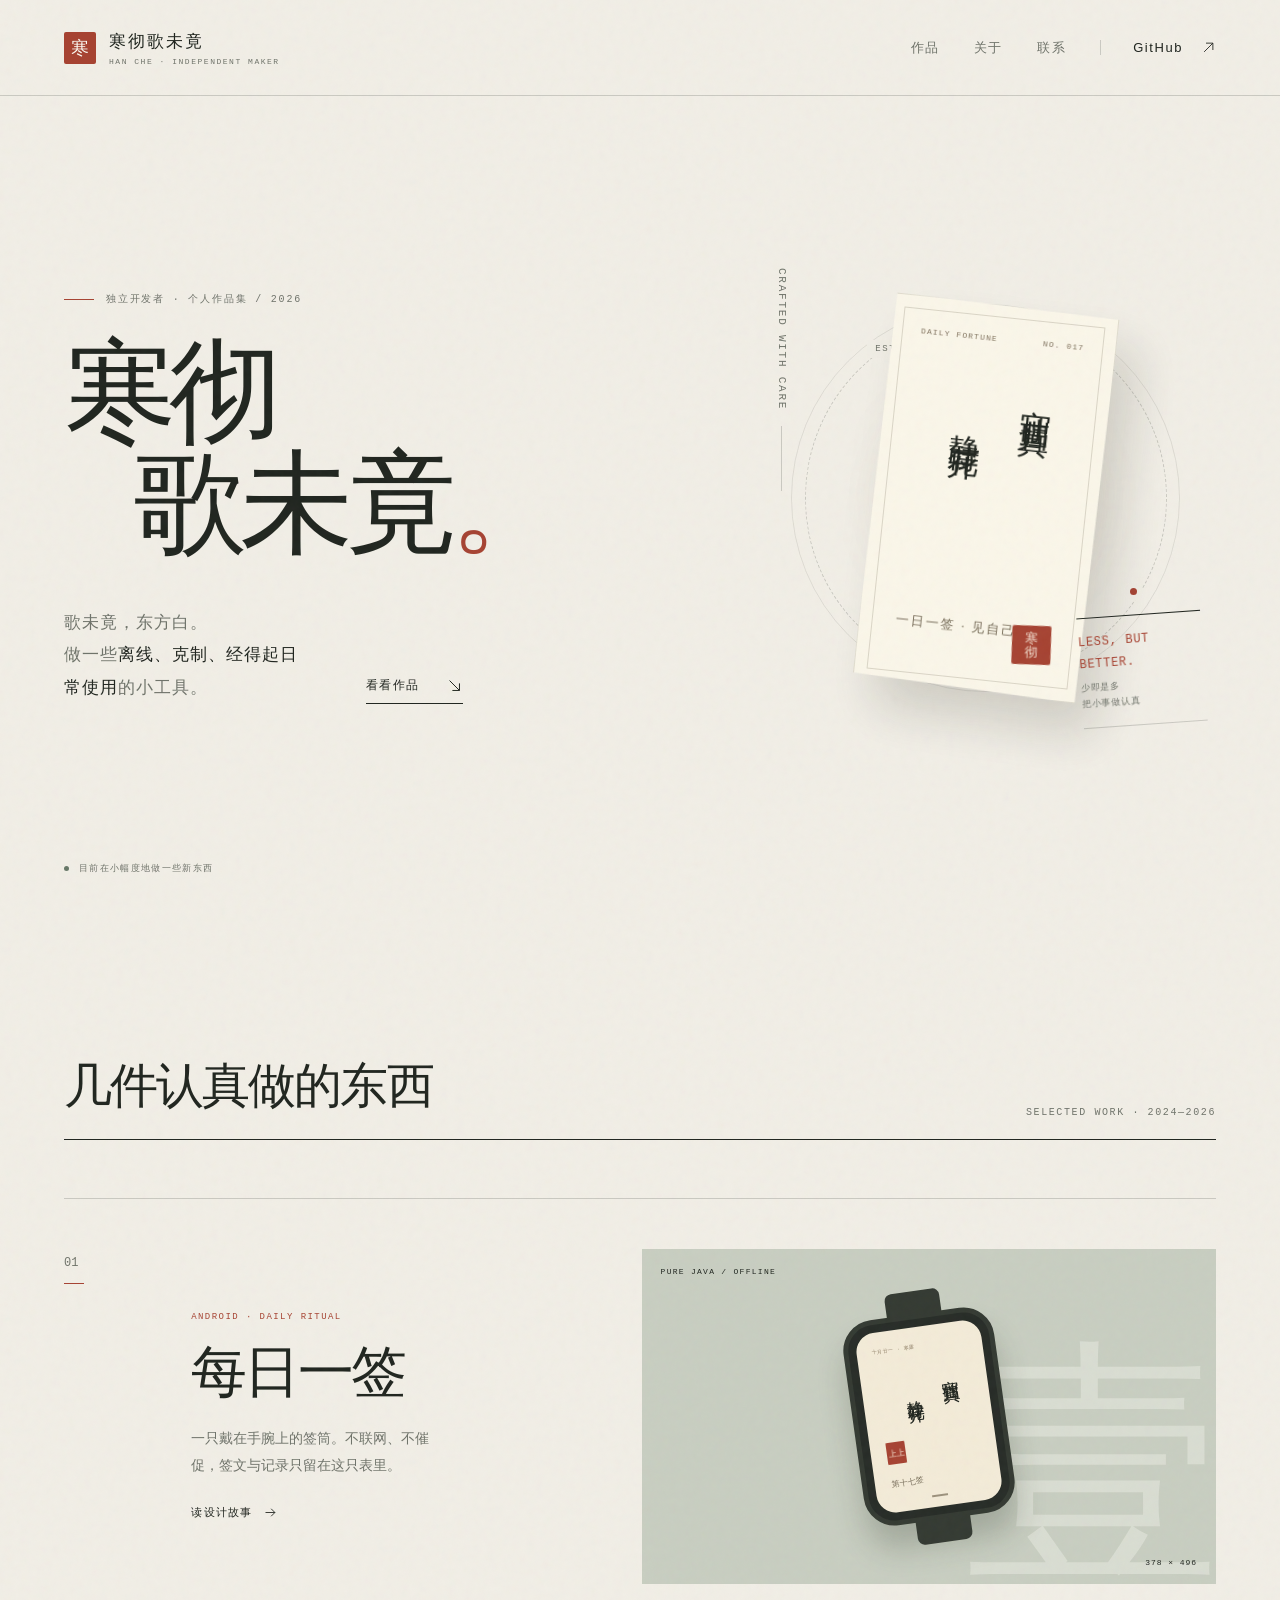
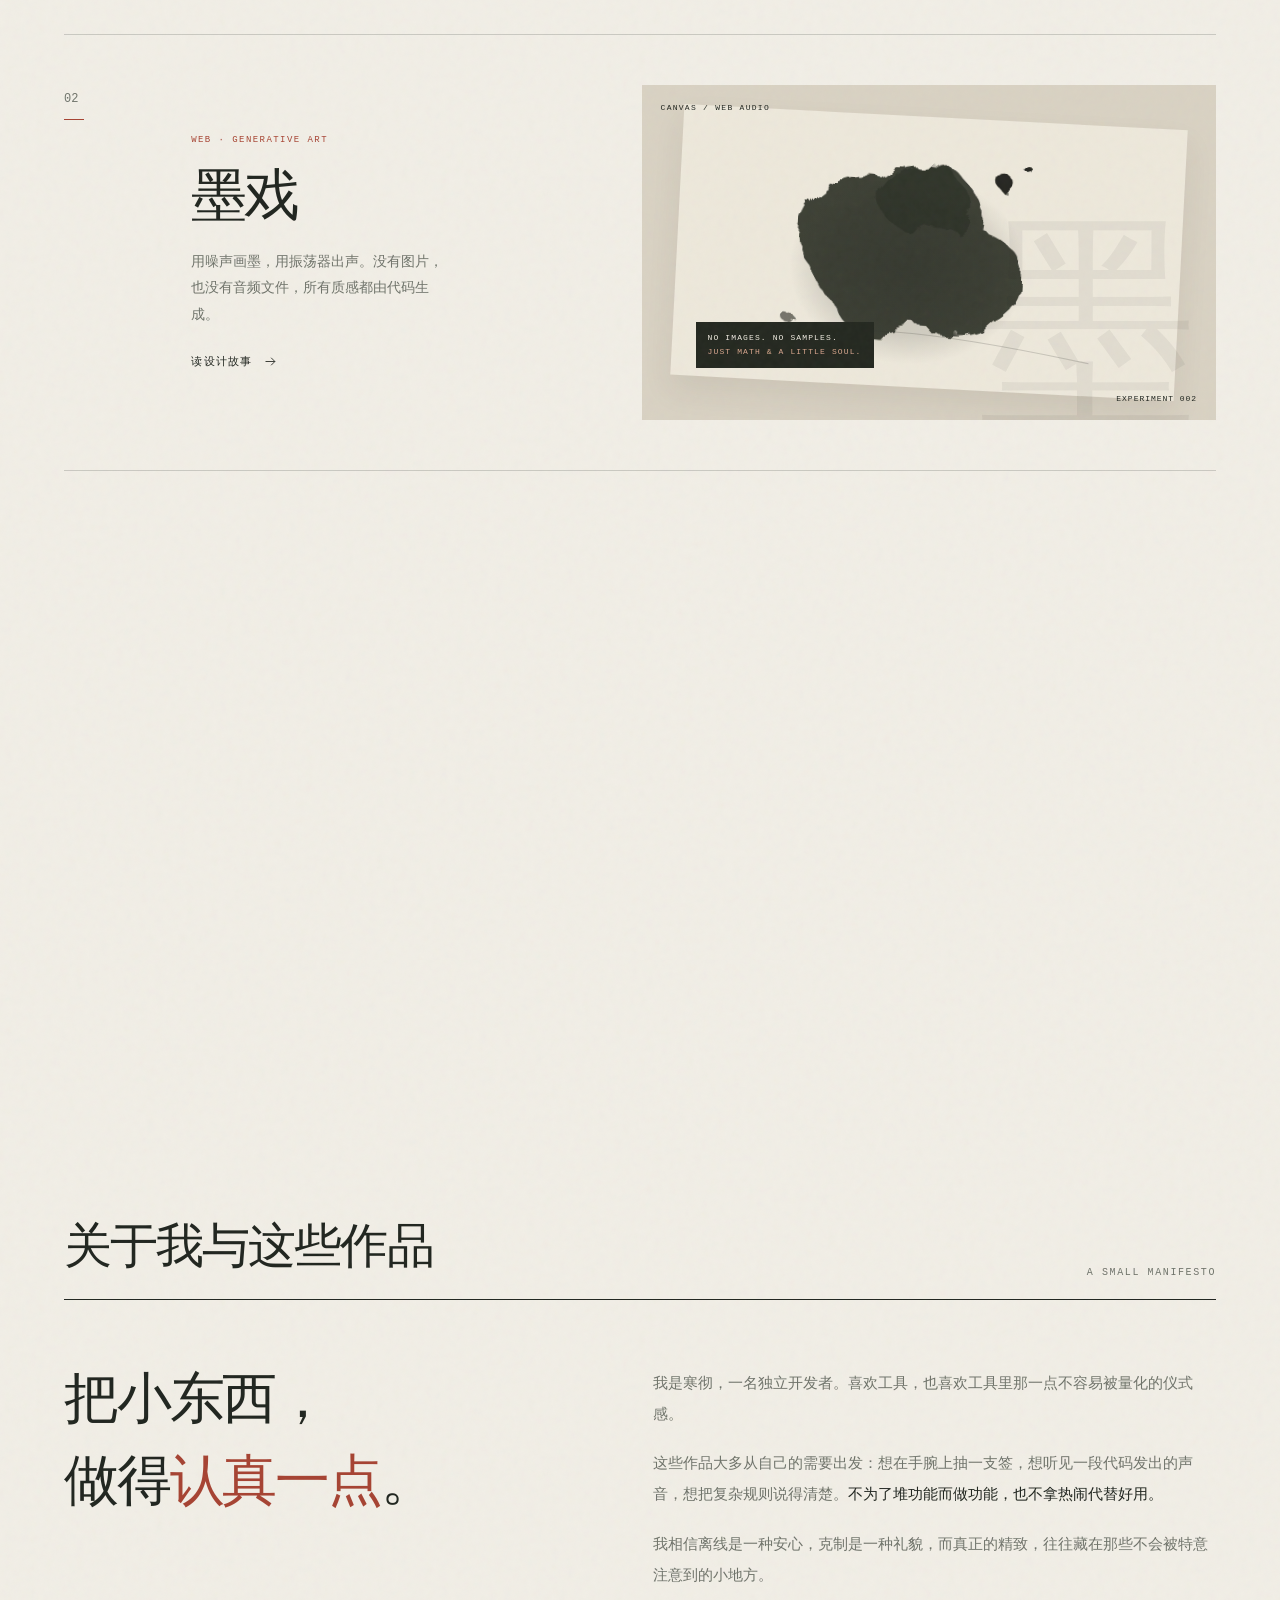
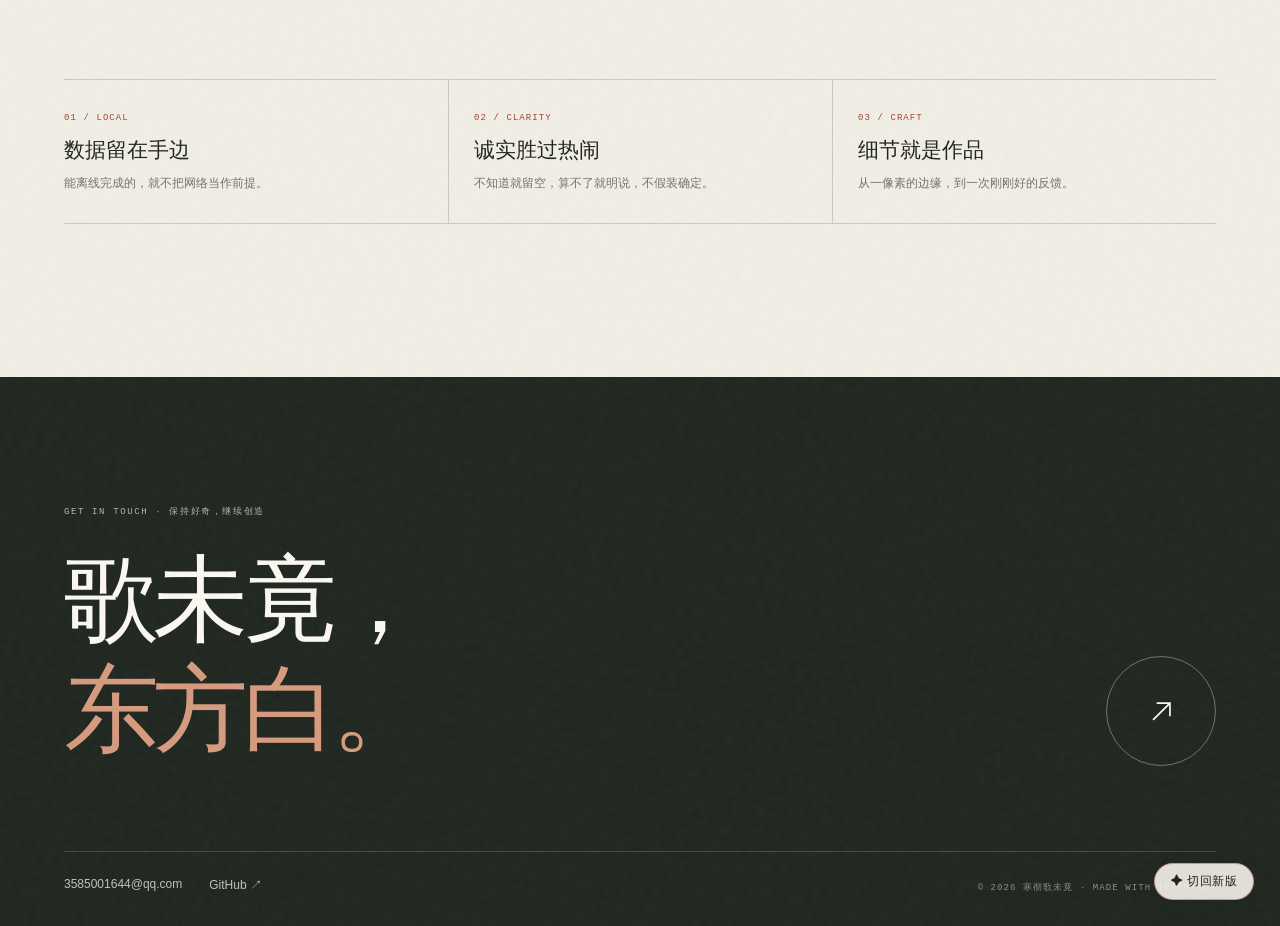
==== commit d698a6c9: "fix: 改用页面淡入淡出直跳切换 UI，彻底兼容手表端 WebView" ====
--- a/legacy.html
+++ b/legacy.html
@@ -60,6 +60,12 @@
 @media(max-width:720px){.header{height:76px}.brand-sub{display:none}.nav{gap:21px}.nav .nav-cta{display:none}.hero{min-height:auto;grid-template-columns:1fr;padding-top:60px;padding-bottom:95px}.hero-title{font-size:clamp(70px,18vw,112px)}.hero-title .line:last-child{margin-left:12vw}.hero-intro{font-size:16px}.hero-art{min-height:490px;margin-top:25px}.hero-art::before{width:min(90%,430px)}.orbit{width:min(85%,410px)}.slip-wrap{width:205px;height:360px}.slip-poem{font-size:28px}.art-index{left:8%;top:70px}.hero-foot{bottom:27px}.section-head{margin-bottom:35px}.project{grid-template-columns:36px 1fr;gap:20px;padding:36px 0}.project-visual{grid-column:2;height:330px;grid-row:1;margin-bottom:8px}.project-no{grid-row:1;grid-column:1}.project-copy{grid-column:2}.project h3{font-size:43px}.project-desc{max-width:44ch}.about-grid{grid-template-columns:1fr;gap:40px}.principles{grid-template-columns:1fr}.principle{padding:22px 0}.principle+.principle{border-left:0;border-top:1px solid var(--line);padding-left:0}.contact-top{grid-template-columns:1fr;padding-bottom:60px}.contact-link{width:80px;height:80px}.contact-bottom{align-items:flex-start;flex-direction:column}.case-hero{padding-top:42px}.back-link{margin-bottom:48px}.case-layout{grid-template-columns:1fr;padding-top:50px}.case-aside{display:grid;grid-template-columns:repeat(3,1fr);gap:12px}.case-aside strong{font-size:20px}.case-banner{height:340px}.case-banner .watch{transform:scale(1.1) rotate(-8deg)}.download{align-items:flex-start;flex-direction:column}.case-pager{padding-bottom:55px}}
 @media(max-width:420px){.brand-name{font-size:15px}.brand-seal{width:29px;height:29px}.nav{gap:17px}.nav a{font-size:12px}.hero-title{font-size:20vw}.hero-art{min-height:430px}.slip-wrap{width:180px;height:320px}.slip-poem{font-size:24px;top:65px}.slip-top{left:27px;right:27px}.slip-seal{bottom:28px}.art-index{left:0}.project-visual{height:280px}.watch{transform:scale(.9) rotate(-8deg)}.project:hover .watch{transform:scale(.9) rotate(-3deg)}.ink-canvas{inset:25px}.bazi{transform:scale(.88) rotate(4deg)}.project:hover .bazi{transform:scale(.88) rotate(1deg)}.contact-title{font-size:13.8vw}.contact-links{gap:17px}.copyright{white-space:normal}.case-title{font-size:18vw}.case-banner{height:280px}.case-banner .watch{transform:scale(.95) rotate(-8deg)}.case-banner .bazi{transform:scale(.95) rotate(4deg)}.case-aside{gap:7px}.case-aside{font-size:7px}.case-pager a{font-size:13px}}
 @media(prefers-reduced-motion:reduce){html{scroll-behavior:auto}*,*::before,*::after{animation-duration:.01ms!important;animation-iteration-count:1!important;transition-duration:.01ms!important}.js .reveal{opacity:1;transform:none}.orbit{animation:none}}
+body{animation:dshIn .36s ease both;transition:opacity .24s ease,transform .24s ease}
+@keyframes dshIn{from{opacity:0;transform:scale(1.015)}to{opacity:1;transform:none}}
+body.dsh-leaving{opacity:0;transform:scale(.985)}
+.ui-switch-back{position:fixed;right:clamp(14px,3vw,26px);bottom:clamp(14px,3vw,26px);z-index:99;display:inline-flex;align-items:center;gap:6px;padding:9px 16px;border-radius:99px;border:1px solid rgba(166,67,50,.45);background:rgba(241,238,230,.92);color:#20251f;font:12px var(--sans);letter-spacing:.04em;cursor:pointer;box-shadow:0 8px 24px rgba(32,37,31,.16);transition:background .25s,color .25s}
+.ui-switch-back:hover{background:#a64332;color:#faf8f1;border-color:#a64332}
+@media(max-width:420px){.ui-switch-back{padding:7px 12px;font-size:11px}}
 </style>
 <script>document.documentElement.classList.add('js');</script>
 </head>
@@ -172,5 +178,12 @@
   route();
 })();
 </script>
+<button class="ui-switch-back" id="uiBackNew" type="button" aria-label="切回新版界面">✦ 切回新版</button>
+<script>
+document.getElementById('uiBackNew').onclick = function(){
+  document.body.classList.add('dsh-leaving');
+  setTimeout(function(){ location.href = 'index.html' + (location.hash || ''); }, 220);
+};
+</script>
 </body>
 </html>
